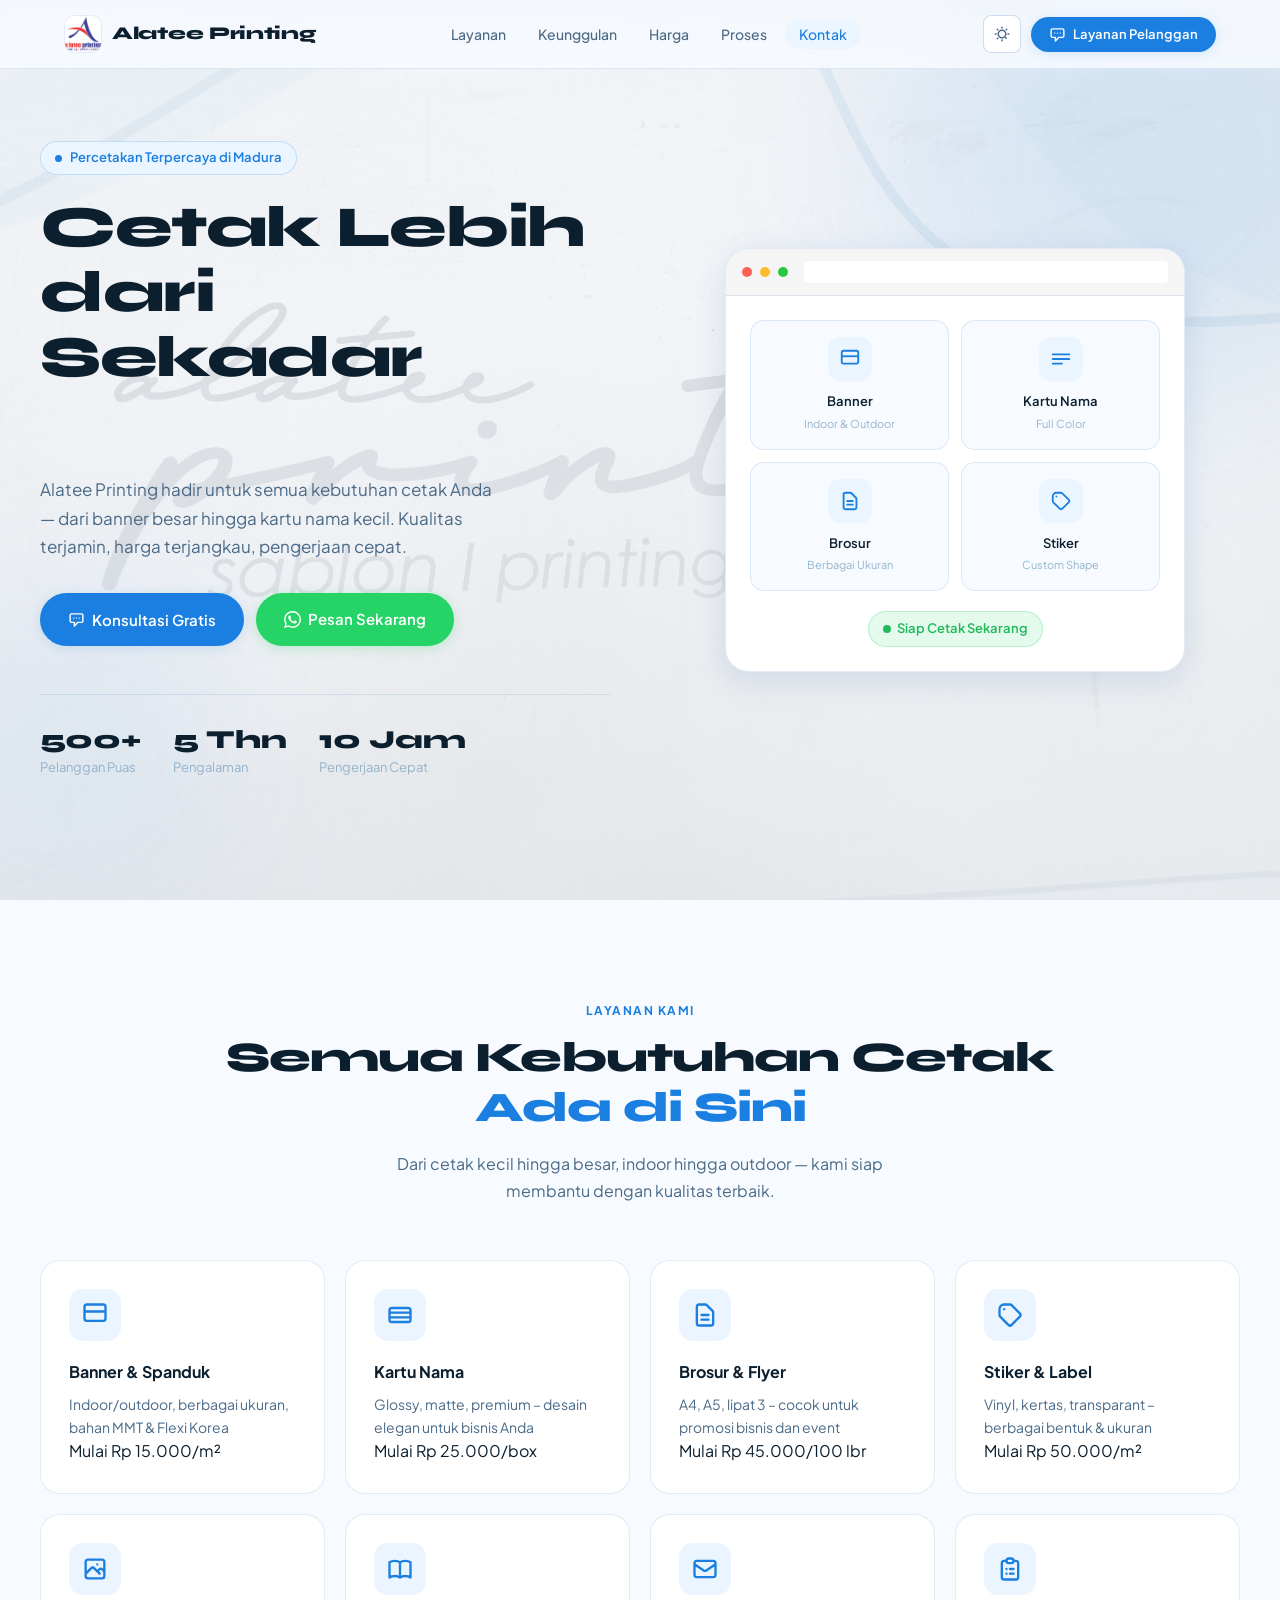
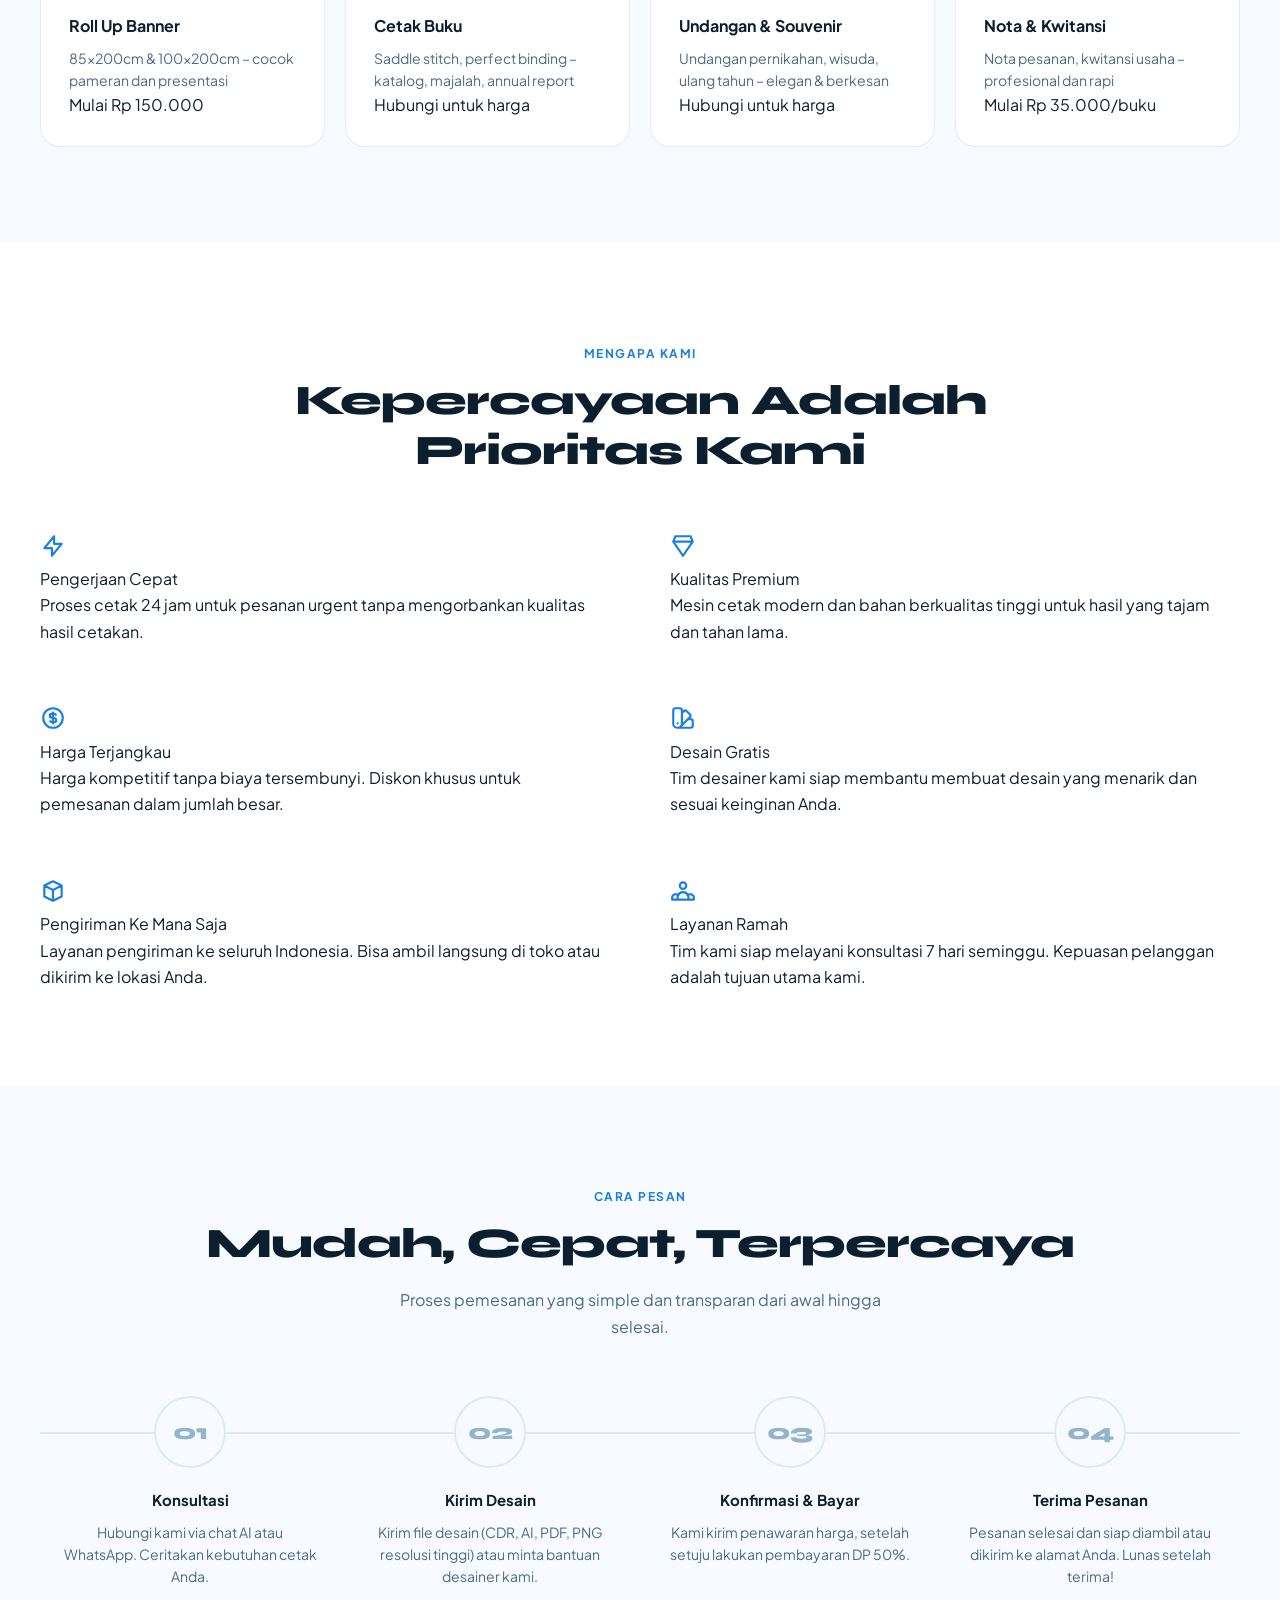
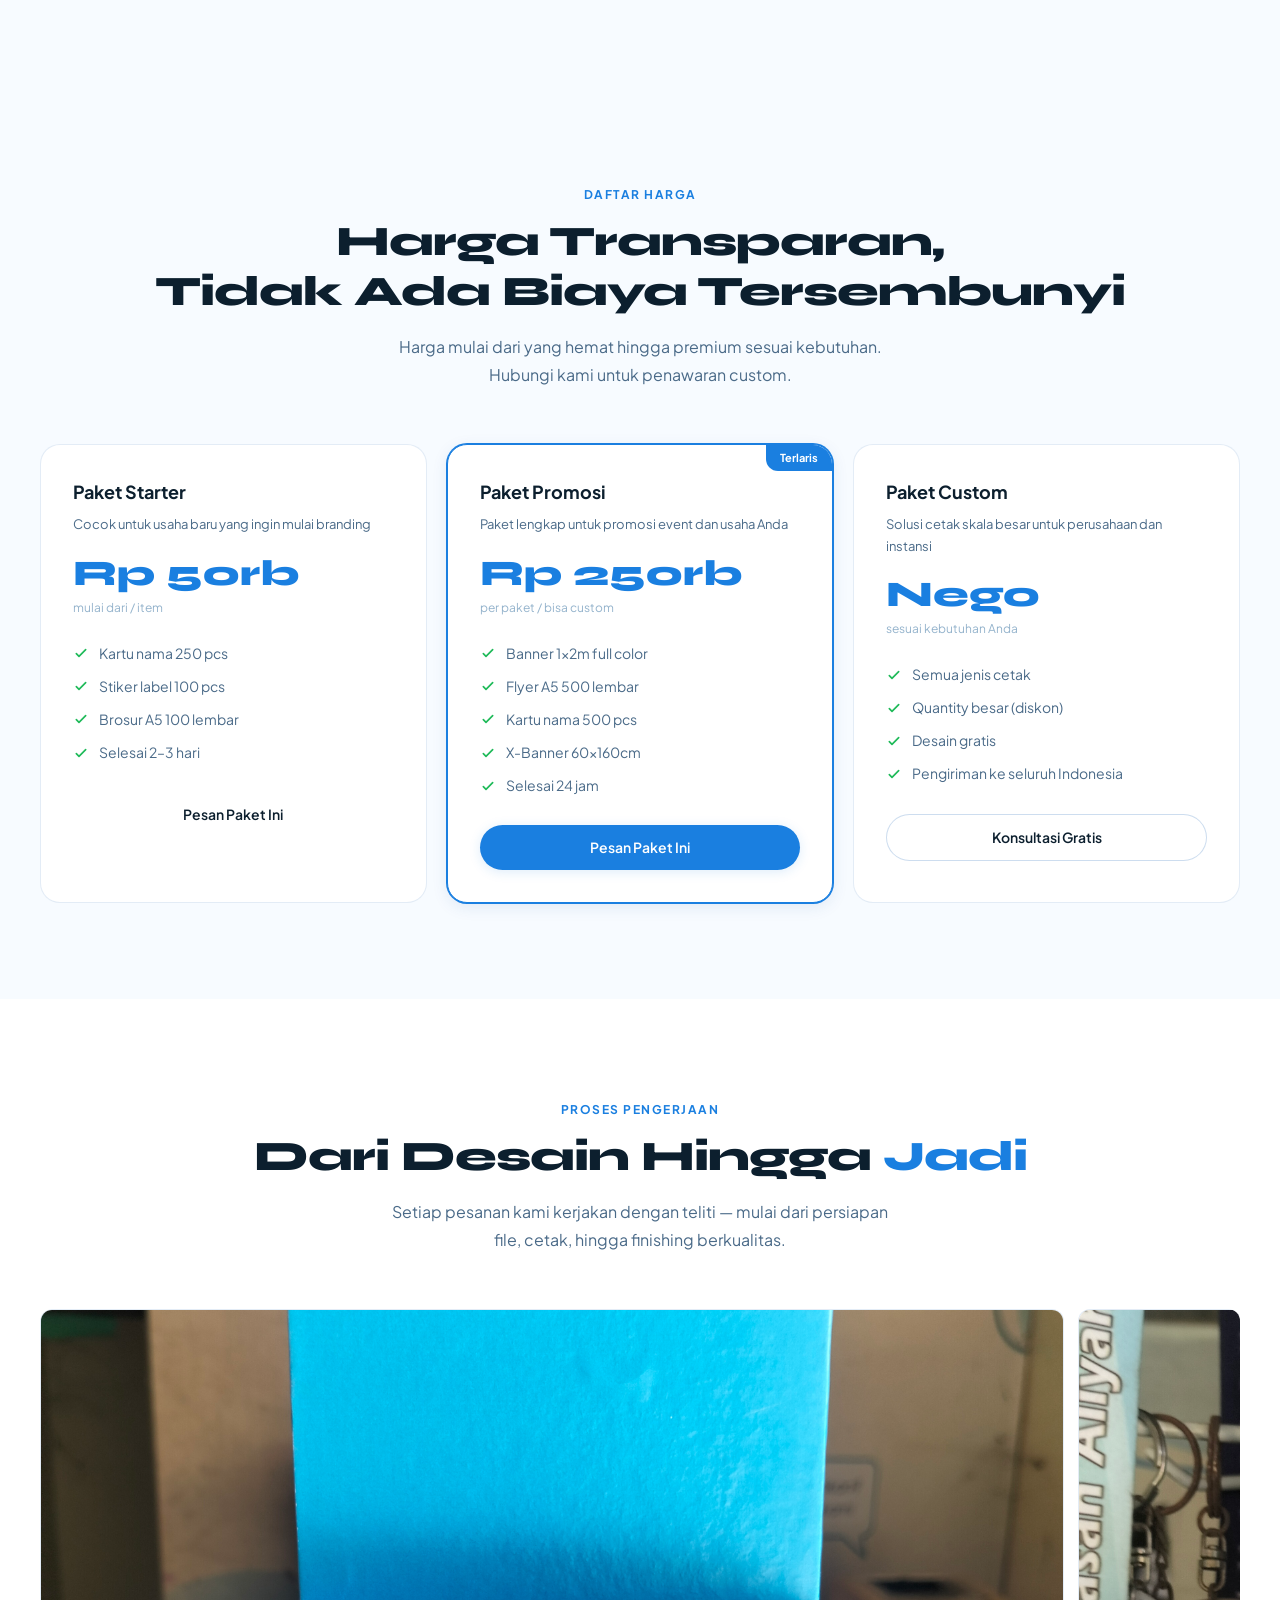
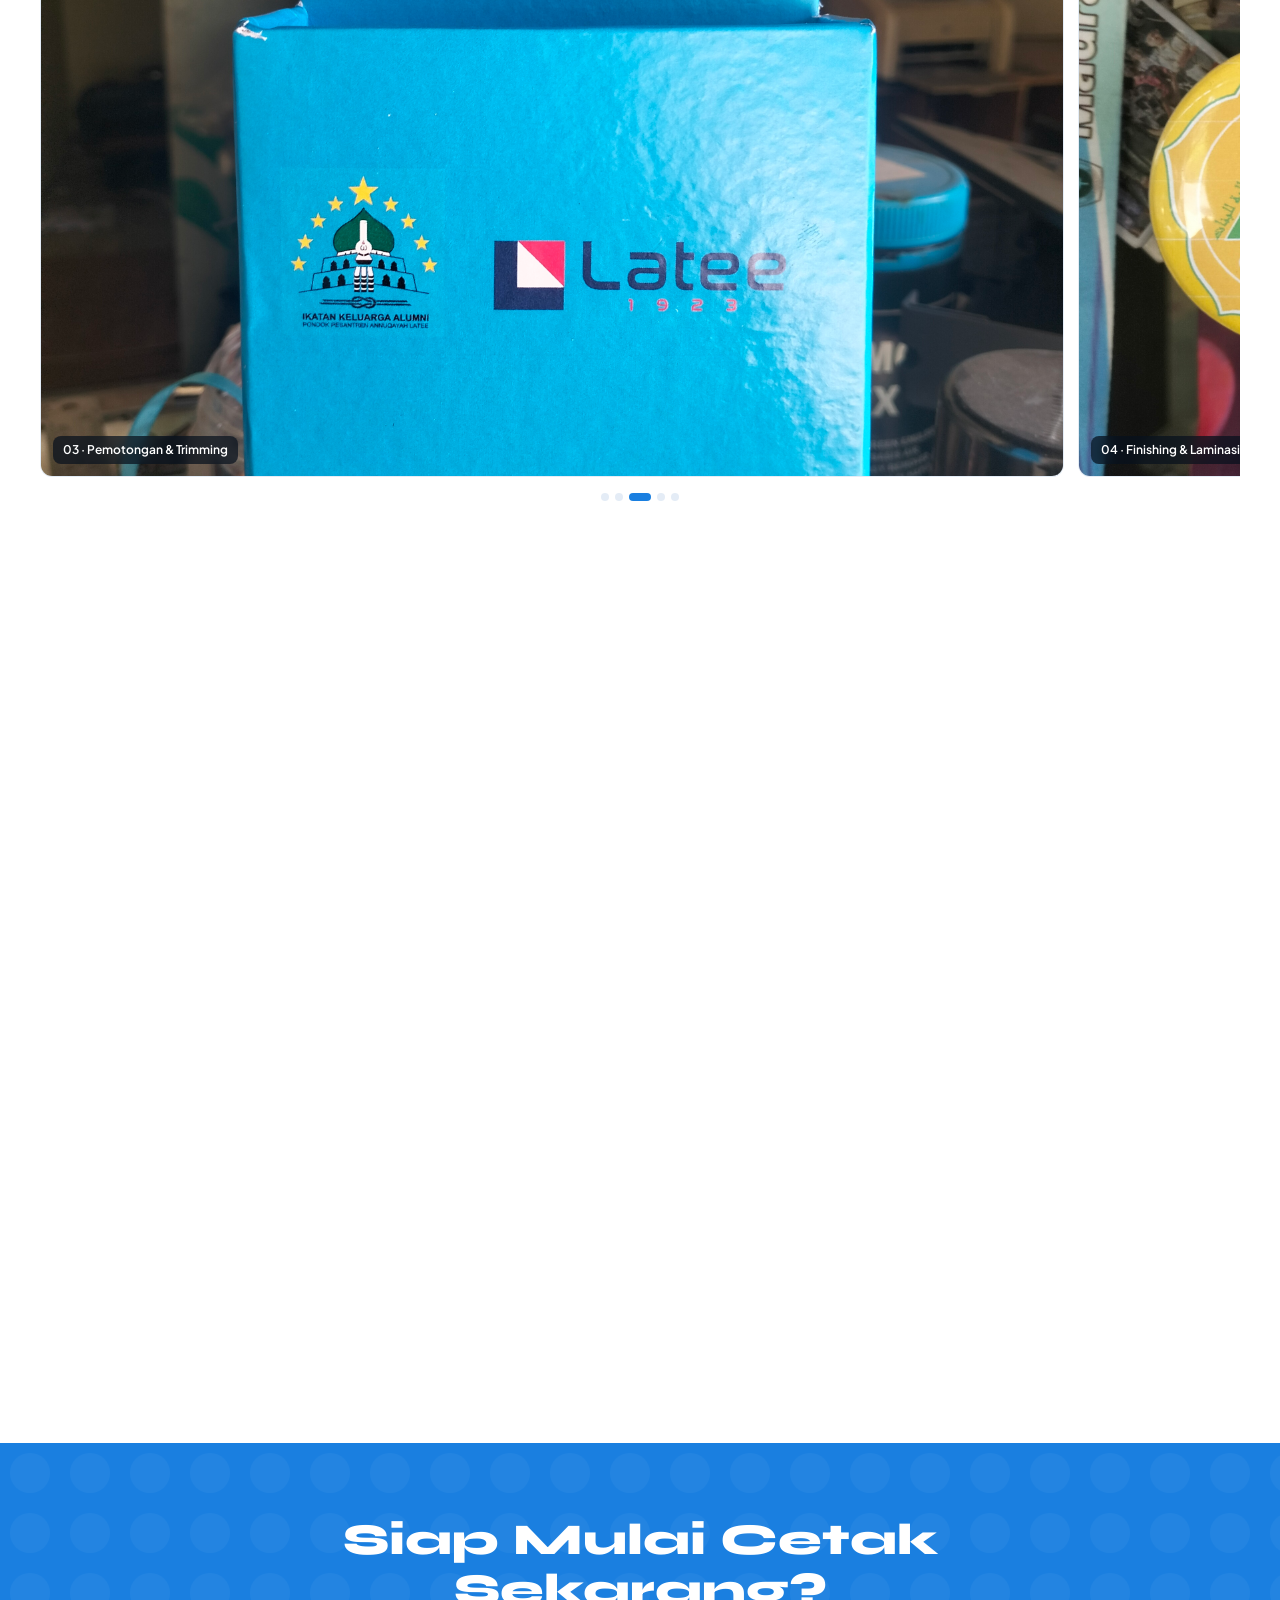
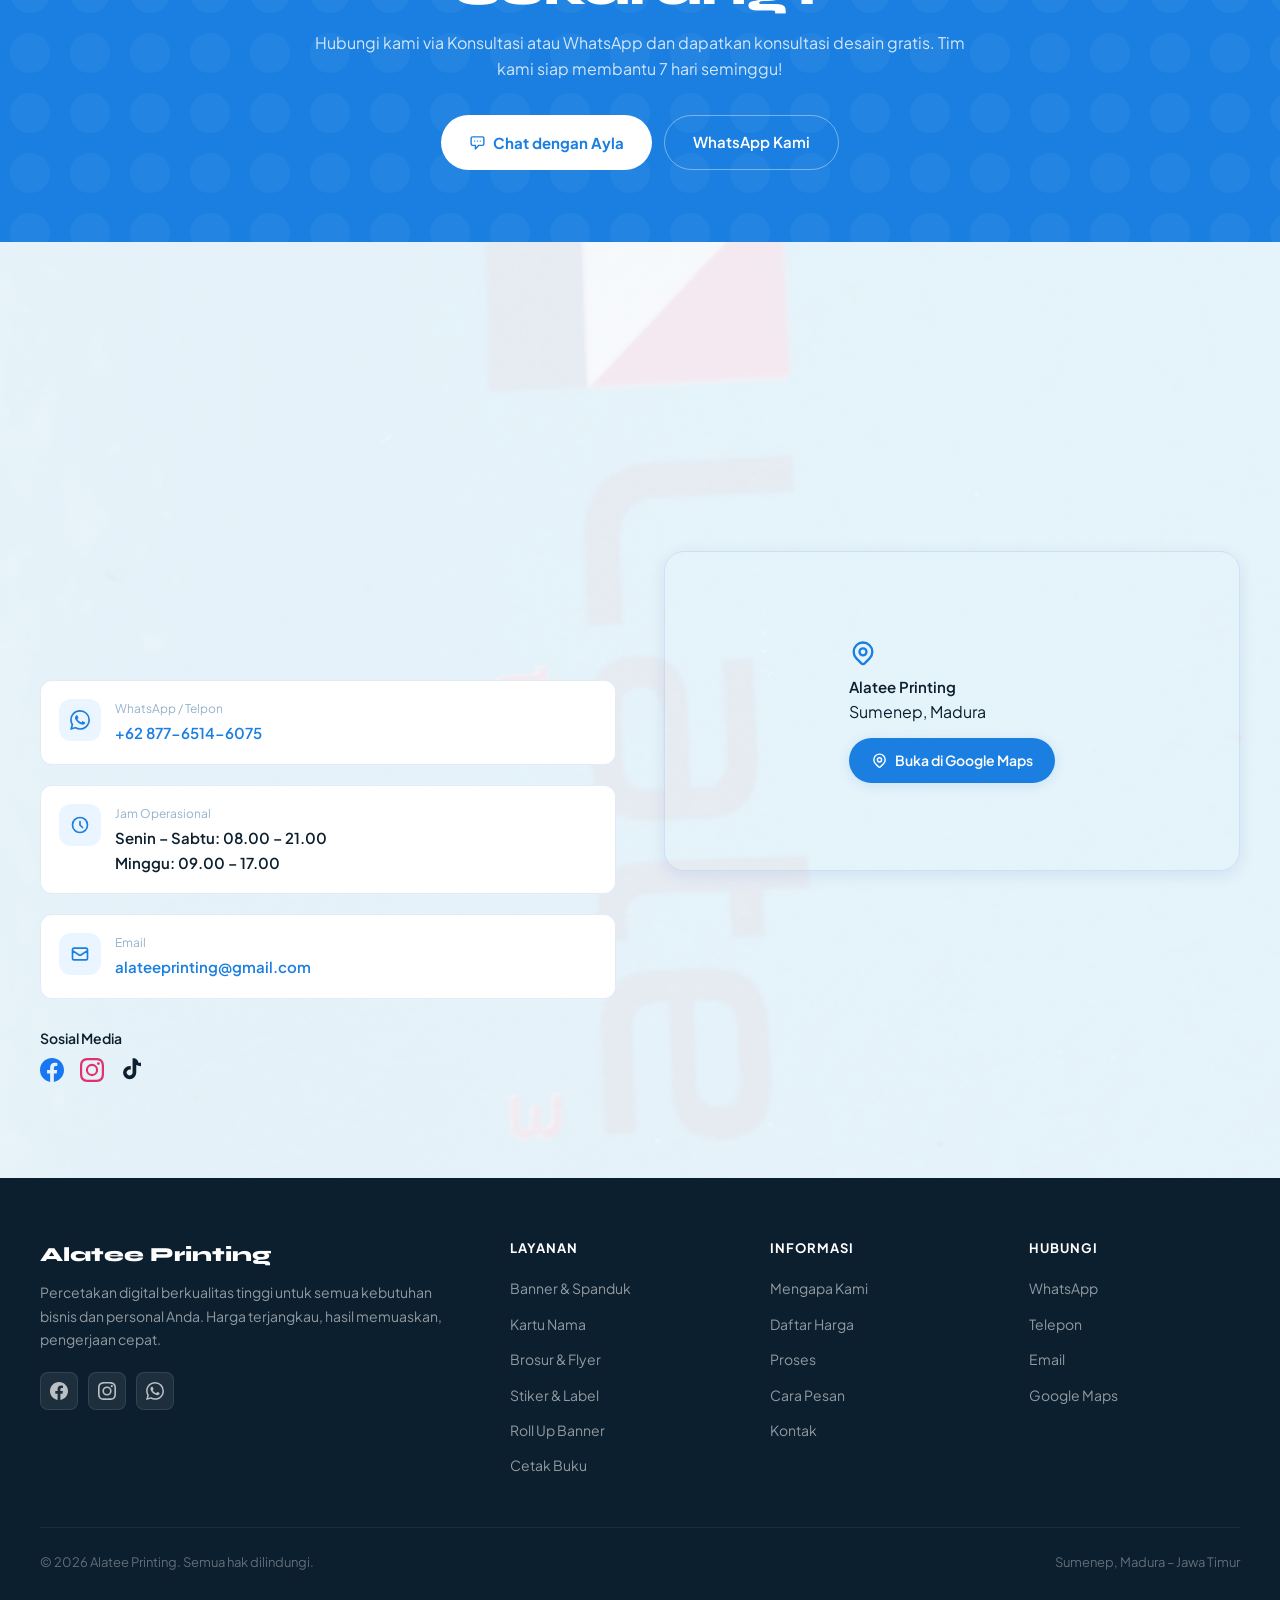
==== index.html @ 632b5d0f "project umkm" ====
<!DOCTYPE html>
<html lang="id" data-theme="light">
<head>
<meta charset="UTF-8">
<meta name="viewport" content="width=device-width, initial-scale=1.0">
<title>Alatee Printing – Cetak Berkualitas, Hasil Memuaskan</title>
<link rel="preconnect" href="https://fonts.googleapis.com">
<link href="https://fonts.googleapis.com/css2?family=Plus+Jakarta+Sans:wght@300;400;500;600;700;800&family=Syne:wght@700;800&display=swap" rel="stylesheet">
<link rel="stylesheet" href="style.css">
</head>
<body>
<div id="loading-screen"></div>
<nav class="nav">
  <div class="nav-inner">
    <a href="#home" class="nav-logo">
      <div class="nav-logo-box" id="nav-logo-container">
        <img id="nav-logo-img" src="logo.png" alt="Logo Alatee Printing" onerror="this.style.display='none'; document.getElementById('nav-logo-text').style.display='flex';">
        <span class="nav-logo-text" id="nav-logo-text" style="display:none;">AP</span>
      </div>
      <span class="nav-brand">Alatee Printing</span>
    </a>
    <ul class="nav-links">
      <li><a href="#layanan">Layanan</a></li>
      <li><a href="#keunggulan">Keunggulan</a></li>
      <li><a href="#harga">Harga</a></li>
      <li><a href="#galeri">Proses</a></li>
      <li><a href="#kontak">Kontak</a></li>
    </ul>
    <div class="nav-actions">
      <button class="theme-toggle" id="themeToggle" title="Ganti tema">
        <svg class="icon-sun" xmlns="http://www.w3.org/2000/svg" fill="none" viewBox="0 0 24 24" stroke="currentColor"><path stroke-linecap="round" stroke-linejoin="round" stroke-width="2" d="M12 3v1m0 16v1m9-9h-1M4 12H3m15.364-6.364l-.707.707M6.343 17.657l-.707.707M17.657 17.657l-.707-.707M6.343 6.343l-.707-.707M12 7a5 5 0 100 10 5 5 0 000-10z"/></svg>
        <svg class="icon-moon" xmlns="http://www.w3.org/2000/svg" fill="none" viewBox="0 0 24 24" stroke="currentColor"><path stroke-linecap="round" stroke-linejoin="round" stroke-width="2" d="M21 12.79A9 9 0 1111.21 3a7 7 0 009.79 9.79z"/></svg>
      </button>
      <button class="btn btn-primary" onclick="openChat()" style="padding:9px 18px; font-size:13px;">
        <svg xmlns="http://www.w3.org/2000/svg" fill="none" viewBox="0 0 24 24" stroke="currentColor" width="16" height="16"><path stroke-linecap="round" stroke-linejoin="round" stroke-width="2" d="M8 10h.01M12 10h.01M16 10h.01M9 16H5a2 2 0 01-2-2V6a2 2 0 012-2h14a2 2 0 012 2v8a2 2 0 01-2 2h-5l-5 5v-5z"/></svg>
        Layanan Pelanggan
      </button>
      <button class="hamburger" id="hamburger" aria-label="Menu">
        <span></span><span></span><span></span>
      </button>
    </div>
  </div>
</nav>

<!-- MOBILE NAV -->
<div class="nav-mobile" id="navMobile">
  <ul>
    <li><a href="#layanan" onclick="closeMobileNav()">Layanan</a></li>
    <li><a href="#keunggulan" onclick="closeMobileNav()">Keunggulan</a></li>
    <li><a href="#harga" onclick="closeMobileNav()">Harga</a></li>
    <li><a href="#galeri" onclick="closeMobileNav()">Proses</a></li>
    <li><a href="#kontak" onclick="closeMobileNav()">Kontak</a></li>
  </ul>
  <div class="mobile-cta" style="display:flex;flex-direction:column;gap:8px;margin-top:12px;">
    <button onclick="openChat(); closeMobileNav();" class="btn btn-primary btn-lg" style="width:100%; justify-content:center;">
      <svg xmlns="http://www.w3.org/2000/svg" fill="none" viewBox="0 0 24 24" stroke="currentColor" width="17" height="17"><path stroke-linecap="round" stroke-linejoin="round" stroke-width="2" d="M8 10h.01M12 10h.01M16 10h.01M9 16H5a2 2 0 01-2-2V6a2 2 0 012-2h14a2 2 0 012 2v8a2 2 0 01-2 2h-5l-5 5v-5z"/></svg>
      Layanan Pelanggan
    </a>
  </div>
</div>

<!-- ===== MAIN PAGE ===== -->
<div id="main-page">

<!-- HERO -->
<section class="hero" id="home">
  <div class="hero-bg-photo">
    <img src="latar.jpg" alt="Background" id="hero-bg-img" onerror="this.parentElement.style.display='none';">
  </div>
  <div class="hero-blob hero-blob-1"></div>
  <div class="hero-blob hero-blob-2"></div>
  <div class="hero-inner">
    <div class="hero-content">
      <div class="hero-eyebrow">Percetakan Terpercaya di Madura</div>
      <h1 class="hero-title">
        Cetak Lebih dari<br>
        Sekadar<br>
        <span class="hero-typing" id="typingText"></span>
      </h1>
      <p class="hero-desc">
        Alatee Printing hadir untuk semua kebutuhan cetak Anda — dari banner besar hingga kartu nama kecil. Kualitas terjamin, harga terjangkau, pengerjaan cepat.
      </p>
      <div class="hero-actions">
        <button onclick="openChat()" class="btn btn-primary btn-lg">
          <svg xmlns="http://www.w3.org/2000/svg" fill="none" viewBox="0 0 24 24" stroke="currentColor" width="17" height="17"><path stroke-linecap="round" stroke-linejoin="round" stroke-width="2" d="M8 10h.01M12 10h.01M16 10h.01M9 16H5a2 2 0 01-2-2V6a2 2 0 012-2h14a2 2 0 012 2v8a2 2 0 01-2 2h-5l-5 5v-5z"/></svg>
          Konsultasi Gratis
        </button>
        <a href="https://wa.me/6287765146075?text=Halo%20Alatee%20Printing!" target="_blank" class="btn btn-wa btn-lg">
          <svg xmlns="http://www.w3.org/2000/svg" viewBox="0 0 24 24" fill="currentColor" width="17" height="17"><path d="M17.472 14.382c-.297-.149-1.758-.867-2.03-.967-.273-.099-.471-.148-.67.15-.197.297-.767.966-.94 1.164-.173.199-.347.223-.644.075-.297-.15-1.255-.463-2.39-1.475-.883-.788-1.48-1.761-1.653-2.059-.173-.297-.018-.458.13-.606.134-.133.298-.347.446-.52.149-.174.198-.298.298-.497.099-.198.05-.371-.025-.52-.075-.149-.669-1.612-.916-2.207-.242-.579-.487-.5-.669-.51-.173-.008-.371-.01-.57-.01-.198 0-.52.074-.792.372-.272.297-1.04 1.016-1.04 2.479 0 1.462 1.065 2.875 1.213 3.074.149.198 2.096 3.2 5.077 4.487.709.306 1.262.489 1.694.625.712.227 1.36.195 1.871.118.571-.085 1.758-.719 2.006-1.413.248-.694.248-1.289.173-1.413-.074-.124-.272-.198-.57-.347m-5.421 7.403h-.004a9.87 9.87 0 01-5.031-1.378l-.361-.214-3.741.982.998-3.648-.235-.374a9.86 9.86 0 01-1.51-5.26c.001-5.45 4.436-9.884 9.888-9.884 2.64 0 5.122 1.03 6.988 2.898a9.825 9.825 0 012.893 6.994c-.003 5.45-4.437 9.884-9.885 9.884m8.413-18.297A11.815 11.815 0 0012.05 0C5.495 0 .16 5.335.157 11.892c0 2.096.547 4.142 1.588 5.945L.057 24l6.305-1.654a11.882 11.882 0 005.683 1.448h.005c6.554 0 11.89-5.335 11.893-11.893a11.821 11.821 0 00-3.48-8.413z"/></svg>
          Pesan Sekarang
        </a>
      </div>
      <div class="hero-stats">
        <div>
          <div class="hero-stat-val"><span class="count-up" data-target="500" data-suffix="+">0</span></div>
          <div class="hero-stat-label">Pelanggan Puas</div>
        </div>
        <div>
          <div class="hero-stat-val"><span class="count-up" data-target="5" data-suffix=" Thn">0</span></div>
          <div class="hero-stat-label">Pengalaman</div>
        </div>
        <div>
          <div class="hero-stat-val"><span class="count-up" data-target="24" data-suffix=" Jam">0</span></div>
          <div class="hero-stat-label">Pengerjaan Cepat</div>
        </div>
      </div>
    </div>
    <div class="hero-visual">
      <div class="hero-mockup">
        <div class="hero-mockup-bar">
          <div class="hero-mockup-dot" style="background:#FF5F57;"></div>
          <div class="hero-mockup-dot" style="background:#FEBC2E;"></div>
          <div class="hero-mockup-dot" style="background:#28C840;"></div>
          <div style="flex:1; background:var(--surface); border-radius:4px; height:22px; margin-left:8px;"></div>
        </div>
        <div class="hero-mockup-body">
          <div class="hero-card-grid">
            <div class="hero-card">
              <div class="hero-card-icon">
                <svg xmlns="http://www.w3.org/2000/svg" fill="none" viewBox="0 0 24 24" stroke="currentColor"><rect x="3" y="3" width="18" height="14" rx="2" stroke-width="2"/><path d="M3 9h18" stroke-width="2"/></svg>
              </div>
              <div class="hero-card-title">Banner</div>
              <div class="hero-card-sub">Indoor & Outdoor</div>
            </div>
            <div class="hero-card">
              <div class="hero-card-icon">
                <svg xmlns="http://www.w3.org/2000/svg" fill="none" viewBox="0 0 24 24" stroke="currentColor"><path stroke-linecap="round" stroke-linejoin="round" stroke-width="2" d="M3 7h18M3 12h18M3 17h10"/></svg>
              </div>
              <div class="hero-card-title">Kartu Nama</div>
              <div class="hero-card-sub">Full Color</div>
            </div>
            <div class="hero-card">
              <div class="hero-card-icon">
                <svg xmlns="http://www.w3.org/2000/svg" fill="none" viewBox="0 0 24 24" stroke="currentColor"><path stroke-linecap="round" stroke-linejoin="round" stroke-width="2" d="M9 12h6m-6 4h6m2 5H7a2 2 0 01-2-2V5a2 2 0 012-2h5.586a1 1 0 01.707.293l5.414 5.414a1 1 0 01.293.707V19a2 2 0 01-2 2z"/></svg>
              </div>
              <div class="hero-card-title">Brosur</div>
              <div class="hero-card-sub">Berbagai Ukuran</div>
            </div>
            <div class="hero-card">
              <div class="hero-card-icon">
                <svg xmlns="http://www.w3.org/2000/svg" fill="none" viewBox="0 0 24 24" stroke="currentColor"><path stroke-linecap="round" stroke-linejoin="round" stroke-width="2" d="M7 7h.01M7 3h5c.512 0 1.024.195 1.414.586l7 7a2 2 0 010 2.828l-7 7a2 2 0 01-2.828 0l-7-7A2 2 0 013 12V7a4 4 0 014-4z"/></svg>
              </div>
              <div class="hero-card-title">Stiker</div>
              <div class="hero-card-sub">Custom Shape</div>
            </div>
          </div>
          <div style="text-align:center;">
            <div class="hero-badge">
              <span style="width:8px;height:8px;border-radius:50%;background:#1fba59;display:inline-block;animation:pulse 2s infinite;"></span>
              Siap Cetak Sekarang
            </div>
          </div>
        </div>
      </div>
    </div>
  </div>
</section>

<!-- LAYANAN -->
<section class="layanan" id="layanan">
  <div class="section-inner">
    <div class="section-header text-center reveal">
      <span class="section-eyebrow">Layanan Kami</span>
      <h2 class="section-title">Semua Kebutuhan Cetak<br><span style="color:var(--accent);">Ada di Sini</span></h2>
      <p class="section-desc">Dari cetak kecil hingga besar, indoor hingga outdoor — kami siap membantu dengan kualitas terbaik.</p>
    </div>
    <div class="layanan-grid">
      <div class="layanan-card reveal">
        <div class="layanan-icon"><svg xmlns="http://www.w3.org/2000/svg" fill="none" viewBox="0 0 24 24" stroke="currentColor"><rect x="3" y="3" width="18" height="14" rx="2" stroke-width="2"/><path d="M3 9h18" stroke-width="2"/></svg></div>
        <div class="layanan-name">Banner & Spanduk</div>
        <div class="layanan-desc">Indoor/outdoor, berbagai ukuran, bahan MMT & Flexi Korea</div>
        <div class="layanan-price">Mulai Rp 15.000/m²</div>
      </div>
      <div class="layanan-card reveal reveal-delay-1">
        <div class="layanan-icon"><svg xmlns="http://www.w3.org/2000/svg" fill="none" viewBox="0 0 24 24" stroke="currentColor"><path stroke-linecap="round" stroke-linejoin="round" stroke-width="2" d="M3 10h18M3 14h18M5 18h14a2 2 0 002-2V8a2 2 0 00-2-2H5a2 2 0 00-2 2v8a2 2 0 002 2z"/></svg></div>
        <div class="layanan-name">Kartu Nama</div>
        <div class="layanan-desc">Glossy, matte, premium – desain elegan untuk bisnis Anda</div>
        <div class="layanan-price">Mulai Rp 25.000/box</div>
      </div>
      <div class="layanan-card reveal reveal-delay-2">
        <div class="layanan-icon"><svg xmlns="http://www.w3.org/2000/svg" fill="none" viewBox="0 0 24 24" stroke="currentColor"><path stroke-linecap="round" stroke-linejoin="round" stroke-width="2" d="M9 12h6m-6 4h6m2 5H7a2 2 0 01-2-2V5a2 2 0 012-2h5.586a1 1 0 01.707.293l5.414 5.414a1 1 0 01.293.707V19a2 2 0 01-2 2z"/></svg></div>
        <div class="layanan-name">Brosur & Flyer</div>
        <div class="layanan-desc">A4, A5, lipat 3 – cocok untuk promosi bisnis dan event</div>
        <div class="layanan-price">Mulai Rp 45.000/100 lbr</div>
      </div>
      <div class="layanan-card reveal reveal-delay-1">
        <div class="layanan-icon"><svg xmlns="http://www.w3.org/2000/svg" fill="none" viewBox="0 0 24 24" stroke="currentColor"><path stroke-linecap="round" stroke-linejoin="round" stroke-width="2" d="M7 7h.01M7 3h5c.512 0 1.024.195 1.414.586l7 7a2 2 0 010 2.828l-7 7a2 2 0 01-2.828 0l-7-7A2 2 0 013 12V7a4 4 0 014-4z"/></svg></div>
        <div class="layanan-name">Stiker & Label</div>
        <div class="layanan-desc">Vinyl, kertas, transparant – berbagai bentuk & ukuran</div>
        <div class="layanan-price">Mulai Rp 50.000/m²</div>
      </div>
      <div class="layanan-card reveal reveal-delay-2">
        <div class="layanan-icon"><svg xmlns="http://www.w3.org/2000/svg" fill="none" viewBox="0 0 24 24" stroke="currentColor"><path stroke-linecap="round" stroke-linejoin="round" stroke-width="2" d="M4 16l4.586-4.586a2 2 0 012.828 0L16 16m-2-2l1.586-1.586a2 2 0 012.828 0L20 14m-6-6h.01M6 20h12a2 2 0 002-2V6a2 2 0 00-2-2H6a2 2 0 00-2 2v12a2 2 0 002 2z"/></svg></div>
        <div class="layanan-name">Roll Up Banner</div>
        <div class="layanan-desc">85x200cm & 100x200cm – cocok pameran dan presentasi</div>
        <div class="layanan-price">Mulai Rp 150.000</div>
      </div>
      <div class="layanan-card reveal reveal-delay-3">
        <div class="layanan-icon"><svg xmlns="http://www.w3.org/2000/svg" fill="none" viewBox="0 0 24 24" stroke="currentColor"><path stroke-linecap="round" stroke-linejoin="round" stroke-width="2" d="M12 6.253v13m0-13C10.832 5.477 9.246 5 7.5 5S4.168 5.477 3 6.253v13C4.168 18.477 5.754 18 7.5 18s3.332.477 4.5 1.253m0-13C13.168 5.477 14.754 5 16.5 5c1.747 0 3.332.477 4.5 1.253v13C19.832 18.477 18.247 18 16.5 18c-1.746 0-3.332.477-4.5 1.253"/></svg></div>
        <div class="layanan-name">Cetak Buku</div>
        <div class="layanan-desc">Saddle stitch, perfect binding – katalog, majalah, annual report</div>
        <div class="layanan-price">Hubungi untuk harga</div>
      </div>
      <div class="layanan-card reveal">
        <div class="layanan-icon"><svg xmlns="http://www.w3.org/2000/svg" fill="none" viewBox="0 0 24 24" stroke="currentColor"><path stroke-linecap="round" stroke-linejoin="round" stroke-width="2" d="M3 8l7.89 5.26a2 2 0 002.22 0L21 8M5 19h14a2 2 0 002-2V7a2 2 0 00-2-2H5a2 2 0 00-2 2v10a2 2 0 002 2z"/></svg></div>
        <div class="layanan-name">Undangan & Souvenir</div>
        <div class="layanan-desc">Undangan pernikahan, wisuda, ulang tahun – elegan & berkesan</div>
        <div class="layanan-price">Hubungi untuk harga</div>
      </div>
      <div class="layanan-card reveal reveal-delay-1">
        <div class="layanan-icon"><svg xmlns="http://www.w3.org/2000/svg" fill="none" viewBox="0 0 24 24" stroke="currentColor"><path stroke-linecap="round" stroke-linejoin="round" stroke-width="2" d="M9 5H7a2 2 0 00-2 2v12a2 2 0 002 2h10a2 2 0 002-2V7a2 2 0 00-2-2h-2M9 5a2 2 0 002 2h2a2 2 0 002-2M9 5a2 2 0 012-2h2a2 2 0 012 2m-3 7h3m-3 4h3m-6-4h.01M9 16h.01"/></svg></div>
        <div class="layanan-name">Nota & Kwitansi</div>
        <div class="layanan-desc">Nota pesanan, kwitansi usaha – profesional dan rapi</div>
        <div class="layanan-price">Mulai Rp 35.000/buku</div>
      </div>
    </div>
  </div>
</section>

<!-- KEUNGGULAN -->
<section class="keunggulan" id="keunggulan" style="background:var(--surface);">
  <div class="section-inner">
    <div class="section-header text-center reveal">
      <span class="section-eyebrow">Mengapa Kami</span>
      <h2 class="section-title">Kepercayaan Adalah<br>Prioritas Kami</h2>
    </div>
    <div class="keunggulan-grid">
      <div class="keunggulan-card reveal">
        <div class="keunggulan-icon"><svg xmlns="http://www.w3.org/2000/svg" fill="none" viewBox="0 0 24 24" stroke="currentColor"><path stroke-linecap="round" stroke-linejoin="round" stroke-width="2" d="M13 10V3L4 14h7v7l9-11h-7z"/></svg></div>
        <div class="keunggulan-title">Pengerjaan Cepat</div>
        <div class="keunggulan-desc">Proses cetak 24 jam untuk pesanan urgent tanpa mengorbankan kualitas hasil cetakan.</div>
      </div>
      <div class="keunggulan-card reveal reveal-delay-1">
        <div class="keunggulan-icon"><svg xmlns="http://www.w3.org/2000/svg" fill="none" viewBox="0 0 24 24" stroke="currentColor"><path stroke-linecap="round" stroke-linejoin="round" stroke-width="2" d="M5 3l-2 5 9 13 9-13-2-5H5zm0 0h14M3 8h18M12 21L3 8m9 13l9-13"/></svg></div>
        <div class="keunggulan-title">Kualitas Premium</div>
        <div class="keunggulan-desc">Mesin cetak modern dan bahan berkualitas tinggi untuk hasil yang tajam dan tahan lama.</div>
      </div>
      <div class="keunggulan-card reveal reveal-delay-2">
        <div class="keunggulan-icon"><svg xmlns="http://www.w3.org/2000/svg" fill="none" viewBox="0 0 24 24" stroke="currentColor"><path stroke-linecap="round" stroke-linejoin="round" stroke-width="2" d="M12 8c-1.657 0-3 .895-3 2s1.343 2 3 2 3 .895 3 2-1.343 2-3 2m0-8c1.11 0 2.08.402 2.599 1M12 8V7m0 1v8m0 0v1m0-1c-1.11 0-2.08-.402-2.599-1M21 12a9 9 0 11-18 0 9 9 0 0118 0z"/></svg></div>
        <div class="keunggulan-title">Harga Terjangkau</div>
        <div class="keunggulan-desc">Harga kompetitif tanpa biaya tersembunyi. Diskon khusus untuk pemesanan dalam jumlah besar.</div>
      </div>
      <div class="keunggulan-card reveal reveal-delay-3">
        <div class="keunggulan-icon"><svg xmlns="http://www.w3.org/2000/svg" fill="none" viewBox="0 0 24 24" stroke="currentColor"><path stroke-linecap="round" stroke-linejoin="round" stroke-width="2" d="M7 21a4 4 0 01-4-4V5a2 2 0 012-2h4a2 2 0 012 2v12a4 4 0 01-4 4zm0 0h12a2 2 0 002-2v-4a2 2 0 00-2-2h-2.343M11 7.343l1.657-1.657a2 2 0 012.828 0l2.829 2.829a2 2 0 010 2.828l-8.486 8.485M7 17h.01"/></svg></div>
        <div class="keunggulan-title">Desain Gratis</div>
        <div class="keunggulan-desc">Tim desainer kami siap membantu membuat desain yang menarik dan sesuai keinginan Anda.</div>
      </div>
      <div class="keunggulan-card reveal">
        <div class="keunggulan-icon"><svg xmlns="http://www.w3.org/2000/svg" fill="none" viewBox="0 0 24 24" stroke="currentColor"><path stroke-linecap="round" stroke-linejoin="round" stroke-width="2" d="M20 7l-8-4-8 4m16 0l-8 4m8-4v10l-8 4m0-10L4 7m8 4v10M4 7v10l8 4"/></svg></div>
        <div class="keunggulan-title">Pengiriman Ke Mana Saja</div>
        <div class="keunggulan-desc">Layanan pengiriman ke seluruh Indonesia. Bisa ambil langsung di toko atau dikirim ke lokasi Anda.</div>
      </div>
      <div class="keunggulan-card reveal reveal-delay-1">
        <div class="keunggulan-icon"><svg xmlns="http://www.w3.org/2000/svg" fill="none" viewBox="0 0 24 24" stroke="currentColor"><path stroke-linecap="round" stroke-linejoin="round" stroke-width="2" d="M17 20h5v-2a3 3 0 00-5.356-1.857M17 20H7m10 0v-2c0-.656-.126-1.283-.356-1.857M7 20H2v-2a3 3 0 015.356-1.857M7 20v-2c0-.656.126-1.283.356-1.857m0 0a5.002 5.002 0 019.288 0M15 7a3 3 0 11-6 0 3 3 0 016 0z"/></svg></div>
        <div class="keunggulan-title">Layanan Ramah</div>
        <div class="keunggulan-desc">Tim kami siap melayani konsultasi 7 hari seminggu. Kepuasan pelanggan adalah tujuan utama kami.</div>
      </div>
    </div>
  </div>
</section>

<!-- PROSES PEMESANAN -->
<section class="proses" id="proses">
  <div class="section-inner">
    <div class="section-header text-center reveal">
      <span class="section-eyebrow">Cara Pesan</span>
      <h2 class="section-title">Mudah, Cepat, Terpercaya</h2>
      <p class="section-desc">Proses pemesanan yang simple dan transparan dari awal hingga selesai.</p>
    </div>
    <div class="proses-steps">
      <div class="proses-step reveal">
        <div class="proses-step-num">01</div>
        <div class="proses-step-title">Konsultasi</div>
        <div class="proses-step-desc">Hubungi kami via chat AI atau WhatsApp. Ceritakan kebutuhan cetak Anda.</div>
      </div>
      <div class="proses-step reveal reveal-delay-1">
        <div class="proses-step-num">02</div>
        <div class="proses-step-title">Kirim Desain</div>
        <div class="proses-step-desc">Kirim file desain (CDR, AI, PDF, PNG resolusi tinggi) atau minta bantuan desainer kami.</div>
      </div>
      <div class="proses-step reveal reveal-delay-2">
        <div class="proses-step-num">03</div>
        <div class="proses-step-title">Konfirmasi & Bayar</div>
        <div class="proses-step-desc">Kami kirim penawaran harga, setelah setuju lakukan pembayaran DP 50%.</div>
      </div>
      <div class="proses-step reveal reveal-delay-3">
        <div class="proses-step-num">04</div>
        <div class="proses-step-title">Terima Pesanan</div>
        <div class="proses-step-desc">Pesanan selesai dan siap diambil atau dikirim ke alamat Anda. Lunas setelah terima!</div>
      </div>
    </div>
  </div>
</section>

<!-- HARGA -->
<section class="harga" id="harga">
  <div class="section-inner">
    <div class="section-header text-center reveal">
      <span class="section-eyebrow">Daftar Harga</span>
      <h2 class="section-title">Harga Transparan,<br>Tidak Ada Biaya Tersembunyi</h2>
      <p class="section-desc">Harga mulai dari yang hemat hingga premium sesuai kebutuhan. Hubungi kami untuk penawaran custom.</p>
    </div>
    <div class="harga-grid">
      <div class="harga-card reveal reveal-delay-1">
        <div class="harga-name">Paket Starter</div>
        <div class="harga-desc">Cocok untuk usaha baru yang ingin mulai branding</div>
        <div class="harga-price">Rp 50rb</div>
        <div class="harga-price-note">mulai dari / item</div>
        <ul class="harga-features">
          <li><svg xmlns="http://www.w3.org/2000/svg" fill="none" viewBox="0 0 24 24" stroke="currentColor"><path stroke-linecap="round" stroke-linejoin="round" stroke-width="2.5" d="M5 13l4 4L19 7"/></svg>Kartu nama 250 pcs</li>
          <li><svg xmlns="http://www.w3.org/2000/svg" fill="none" viewBox="0 0 24 24" stroke="currentColor"><path stroke-linecap="round" stroke-linejoin="round" stroke-width="2.5" d="M5 13l4 4L19 7"/></svg>Stiker label 100 pcs</li>
          <li><svg xmlns="http://www.w3.org/2000/svg" fill="none" viewBox="0 0 24 24" stroke="currentColor"><path stroke-linecap="round" stroke-linejoin="round" stroke-width="2.5" d="M5 13l4 4L19 7"/></svg>Brosur A5 100 lembar</li>
          <li><svg xmlns="http://www.w3.org/2000/svg" fill="none" viewBox="0 0 24 24" stroke="currentColor"><path stroke-linecap="round" stroke-linejoin="round" stroke-width="2.5" d="M5 13l4 4L19 7"/></svg>Selesai 2–3 hari</li>
        </ul>
        <a href="https://wa.me/6281234567890?text=Halo%20Alatee%20Printing%2C%20saya%20tertarik%20Paket%20Starter!" target="_blank" class="btn btn-outline" style="width:100%; justify-content:center;">Pesan Paket Ini</a>
      </div>
      <div class="harga-card featured reveal reveal-delay-2">
        <div class="harga-badge-featured">Terlaris</div>
        <div class="harga-name">Paket Promosi</div>
        <div class="harga-desc">Paket lengkap untuk promosi event dan usaha Anda</div>
        <div class="harga-price">Rp 250rb</div>
        <div class="harga-price-note">per paket / bisa custom</div>
        <ul class="harga-features">
          <li><svg xmlns="http://www.w3.org/2000/svg" fill="none" viewBox="0 0 24 24" stroke="currentColor"><path stroke-linecap="round" stroke-linejoin="round" stroke-width="2.5" d="M5 13l4 4L19 7"/></svg>Banner 1x2m full color</li>
          <li><svg xmlns="http://www.w3.org/2000/svg" fill="none" viewBox="0 0 24 24" stroke="currentColor"><path stroke-linecap="round" stroke-linejoin="round" stroke-width="2.5" d="M5 13l4 4L19 7"/></svg>Flyer A5 500 lembar</li>
          <li><svg xmlns="http://www.w3.org/2000/svg" fill="none" viewBox="0 0 24 24" stroke="currentColor"><path stroke-linecap="round" stroke-linejoin="round" stroke-width="2.5" d="M5 13l4 4L19 7"/></svg>Kartu nama 500 pcs</li>
          <li><svg xmlns="http://www.w3.org/2000/svg" fill="none" viewBox="0 0 24 24" stroke="currentColor"><path stroke-linecap="round" stroke-linejoin="round" stroke-width="2.5" d="M5 13l4 4L19 7"/></svg>X-Banner 60x160cm</li>
          <li><svg xmlns="http://www.w3.org/2000/svg" fill="none" viewBox="0 0 24 24" stroke="currentColor"><path stroke-linecap="round" stroke-linejoin="round" stroke-width="2.5" d="M5 13l4 4L19 7"/></svg>Selesai 24 jam</li>
        </ul>
        <a href="https://wa.me/6281234567890?text=Halo%20Alatee%20Printing%2C%20saya%20tertarik%20Paket%20Promosi!" target="_blank" class="btn btn-primary" style="width:100%; justify-content:center;">Pesan Paket Ini</a>
      </div>
      <div class="harga-card reveal reveal-delay-3">
        <div class="harga-name">Paket Custom</div>
        <div class="harga-desc">Solusi cetak skala besar untuk perusahaan dan instansi</div>
        <div class="harga-price">Nego</div>
        <div class="harga-price-note">sesuai kebutuhan Anda</div>
        <ul class="harga-features">
          <li><svg xmlns="http://www.w3.org/2000/svg" fill="none" viewBox="0 0 24 24" stroke="currentColor"><path stroke-linecap="round" stroke-linejoin="round" stroke-width="2.5" d="M5 13l4 4L19 7"/></svg>Semua jenis cetak</li>
          <li><svg xmlns="http://www.w3.org/2000/svg" fill="none" viewBox="0 0 24 24" stroke="currentColor"><path stroke-linecap="round" stroke-linejoin="round" stroke-width="2.5" d="M5 13l4 4L19 7"/></svg>Quantity besar (diskon)</li>
          <li><svg xmlns="http://www.w3.org/2000/svg" fill="none" viewBox="0 0 24 24" stroke="currentColor"><path stroke-linecap="round" stroke-linejoin="round" stroke-width="2.5" d="M5 13l4 4L19 7"/></svg>Desain gratis</li>
          <li><svg xmlns="http://www.w3.org/2000/svg" fill="none" viewBox="0 0 24 24" stroke="currentColor"><path stroke-linecap="round" stroke-linejoin="round" stroke-width="2.5" d="M5 13l4 4L19 7"/></svg>Pengiriman ke seluruh Indonesia</li>
        </ul>
        <a href="https://wa.me/6281234567890?text=Halo%20Alatee%20Printing%2C%20saya%20ingin%20konsultasi%20Paket%20Custom!" target="_blank" class="btn btn-secondary" style="width:100%; justify-content:center;">Konsultasi Gratis</a>
      </div>
    </div>
  </div>
</section>

<!-- GALERI / PROSES -->
<section class="galeri" id="galeri">
  <div class="section-inner">
    <div class="section-header text-center reveal">
      <span class="section-eyebrow">Proses Pengerjaan</span>
      <h2 class="section-title">Dari Desain Hingga <span style="color:var(--accent);">Jadi</span></h2>
      <p class="section-desc">Setiap pesanan kami kerjakan dengan teliti — mulai dari persiapan file, cetak, hingga finishing berkualitas.</p>
    </div>

    <!-- Slider wrapper -->
    <div class="galeri-slider-wrap">
      <div class="galeri-slider" id="galeriSlider">

        <div class="galeri-slide">
          <img src="foto1.jpg" alt="Persiapan File Desain" onerror="this.style.display='none';this.nextElementSibling.style.display='flex';">
          <div class="galeri-slide-fallback">
            <svg xmlns="http://www.w3.org/2000/svg" fill="none" viewBox="0 0 24 24" stroke="currentColor" width="36" height="36"><path stroke-linecap="round" stroke-linejoin="round" stroke-width="1.5" d="M9 12h6m-6 4h6m2 5H7a2 2 0 01-2-2V5a2 2 0 012-2h5.586a1 1 0 01.707.293l5.414 5.414a1 1 0 01.293.707V19a2 2 0 01-2 2z"/></svg>
          </div>
          <div class="galeri-item-label">01 · Persiapan File Desain</div>
        </div>

        <div class="galeri-slide">
          <img src="foto2.jpg" alt="Proses Cetak Mesin" onerror="this.style.display='none';this.nextElementSibling.style.display='flex';">
          <div class="galeri-slide-fallback">
            <svg xmlns="http://www.w3.org/2000/svg" fill="none" viewBox="0 0 24 24" stroke="currentColor" width="36" height="36"><path stroke-linecap="round" stroke-linejoin="round" stroke-width="1.5" d="M17 17h2a2 2 0 002-2v-4a2 2 0 00-2-2H5a2 2 0 00-2 2v4a2 2 0 002 2h2m2 4h6a2 2 0 002-2v-4a2 2 0 00-2-2H9a2 2 0 00-2 2v4a2 2 0 002 2zm8-12V5a2 2 0 00-2-2H9a2 2 0 00-2 2v4h10z"/></svg>
          </div>
          <div class="galeri-item-label">02 · Proses Cetak Mesin</div>
        </div>

        <div class="galeri-slide">
          <img src="foto3.jpg" alt="Pemotongan & Trimming" onerror="this.style.display='none';this.nextElementSibling.style.display='flex';">
          <div class="galeri-slide-fallback">
            <svg xmlns="http://www.w3.org/2000/svg" fill="none" viewBox="0 0 24 24" stroke="currentColor" width="36" height="36"><path stroke-linecap="round" stroke-linejoin="round" stroke-width="1.5" d="M14.121 14.121L19 19m-7-7l7-7m-7 7l-2.879 2.879M12 12L9.121 9.121m0 5.758a3 3 0 10-4.243 4.243 3 3 0 004.243-4.243zm0-5.758a3 3 0 10-4.243-4.243 3 3 0 004.243 4.243z"/></svg>
          </div>
          <div class="galeri-item-label">03 · Pemotongan & Trimming</div>
        </div>

        <div class="galeri-slide">
          <img src="foto4.jpg" alt="Finishing & Laminasi" onerror="this.style.display='none';this.nextElementSibling.style.display='flex';">
          <div class="galeri-slide-fallback">
            <svg xmlns="http://www.w3.org/2000/svg" fill="none" viewBox="0 0 24 24" stroke="currentColor" width="36" height="36"><path stroke-linecap="round" stroke-linejoin="round" stroke-width="1.5" d="M5 3v4M3 5h4M6 17v4m-2-2h4m5-16l2.286 6.857L21 12l-5.714 2.143L13 21l-2.286-6.857L5 12l5.714-2.143L13 3z"/></svg>
          </div>
          <div class="galeri-item-label">04 · Finishing & Laminasi</div>
        </div>

        <div class="galeri-slide">
          <img src="foto5.jpg" alt="Packing & Siap Kirim" onerror="this.style.display='none';this.nextElementSibling.style.display='flex';">
          <div class="galeri-slide-fallback">
            <svg xmlns="http://www.w3.org/2000/svg" fill="none" viewBox="0 0 24 24" stroke="currentColor" width="36" height="36"><path stroke-linecap="round" stroke-linejoin="round" stroke-width="1.5" d="M20 7l-8-4-8 4m16 0l-8 4m8-4v10l-8 4m0-10L4 7m8 4v10M4 7v10l8 4"/></svg>
          </div>
          <div class="galeri-item-label">05 · Packing & Siap Kirim</div>
        </div>

      </div><!-- /galeri-slider -->

      <!-- Dots indicator -->
      <div class="galeri-dots" id="galeriDots"></div>
    </div><!-- /galeri-slider-wrap -->

  </div>
</section>

<!-- KATA PELANGGAN / TESTIMONI -->
<section class="testimoni" id="testimoni" style="background:var(--surface);padding:80px 0;">
  <div class="section-inner">
    <div class="section-header text-center reveal">
      <span class="section-eyebrow">Testimoni</span>
      <h2 class="section-title">Apa Kata <span style="color:var(--accent);">Pelanggan Kami</span></h2>
      <p class="section-desc">Kepercayaan pelanggan adalah kebanggaan terbesar kami.</p>
    </div>
    <div class="testimoni-grid">

      <!-- Testimoni 1 -->
      <div class="testimoni-card reveal">
        <div class="testimoni-stars">
          <svg xmlns="http://www.w3.org/2000/svg" viewBox="0 0 24 24" fill="currentColor" width="16" height="16"><path d="M12 2l3.09 6.26L22 9.27l-5 4.87 1.18 6.88L12 17.77l-6.18 3.25L7 14.14 2 9.27l6.91-1.01L12 2z"/></svg>
          <svg xmlns="http://www.w3.org/2000/svg" viewBox="0 0 24 24" fill="currentColor" width="16" height="16"><path d="M12 2l3.09 6.26L22 9.27l-5 4.87 1.18 6.88L12 17.77l-6.18 3.25L7 14.14 2 9.27l6.91-1.01L12 2z"/></svg>
          <svg xmlns="http://www.w3.org/2000/svg" viewBox="0 0 24 24" fill="currentColor" width="16" height="16"><path d="M12 2l3.09 6.26L22 9.27l-5 4.87 1.18 6.88L12 17.77l-6.18 3.25L7 14.14 2 9.27l6.91-1.01L12 2z"/></svg>
          <svg xmlns="http://www.w3.org/2000/svg" viewBox="0 0 24 24" fill="currentColor" width="16" height="16"><path d="M12 2l3.09 6.26L22 9.27l-5 4.87 1.18 6.88L12 17.77l-6.18 3.25L7 14.14 2 9.27l6.91-1.01L12 2z"/></svg>
          <svg xmlns="http://www.w3.org/2000/svg" viewBox="0 0 24 24" fill="currentColor" width="16" height="16"><path d="M12 2l3.09 6.26L22 9.27l-5 4.87 1.18 6.88L12 17.77l-6.18 3.25L7 14.14 2 9.27l6.91-1.01L12 2z"/></svg>
        </div>
        <p class="testimoni-text">"Banner spanduk untuk acara nikahan saya hasilnya luar biasa! Warna tajam, bahan tebal, dan selesai tepat waktu. Sudah 3 kali pesan di sini, nggak pernah kecewa!"</p>
        <div class="testimoni-author">
          <div class="testimoni-avatar">RH</div>
          <div>
            <div class="testimoni-name">Rahmad Hidayat</div>
            <div class="testimoni-role">Pelanggan Pamekasan</div>
          </div>
        </div>
      </div>

      <!-- Testimoni 2 -->
      <div class="testimoni-card reveal reveal-delay-1">
        <div class="testimoni-stars">
          <svg xmlns="http://www.w3.org/2000/svg" viewBox="0 0 24 24" fill="currentColor" width="16" height="16"><path d="M12 2l3.09 6.26L22 9.27l-5 4.87 1.18 6.88L12 17.77l-6.18 3.25L7 14.14 2 9.27l6.91-1.01L12 2z"/></svg>
          <svg xmlns="http://www.w3.org/2000/svg" viewBox="0 0 24 24" fill="currentColor" width="16" height="16"><path d="M12 2l3.09 6.26L22 9.27l-5 4.87 1.18 6.88L12 17.77l-6.18 3.25L7 14.14 2 9.27l6.91-1.01L12 2z"/></svg>
          <svg xmlns="http://www.w3.org/2000/svg" viewBox="0 0 24 24" fill="currentColor" width="16" height="16"><path d="M12 2l3.09 6.26L22 9.27l-5 4.87 1.18 6.88L12 17.77l-6.18 3.25L7 14.14 2 9.27l6.91-1.01L12 2z"/></svg>
          <svg xmlns="http://www.w3.org/2000/svg" viewBox="0 0 24 24" fill="currentColor" width="16" height="16"><path d="M12 2l3.09 6.26L22 9.27l-5 4.87 1.18 6.88L12 17.77l-6.18 3.25L7 14.14 2 9.27l6.91-1.01L12 2z"/></svg>
          <svg xmlns="http://www.w3.org/2000/svg" viewBox="0 0 24 24" fill="currentColor" width="16" height="16"><path d="M12 2l3.09 6.26L22 9.27l-5 4.87 1.18 6.88L12 17.77l-6.18 3.25L7 14.14 2 9.27l6.91-1.01L12 2z"/></svg>
        </div>
        <p class="testimoni-text">"Kartu nama bisnis saya cetaknya rapi banget, glossy-nya mantap! Tim Alatee juga bantu revisi desain tanpa ribet. Recommended banget buat yang cari percetakan di Madura!"</p>
        <div class="testimoni-author">
          <div class="testimoni-avatar">SF</div>
          <div>
            <div class="testimoni-name">Siti Fatimah</div>
            <div class="testimoni-role">Pemilik UMKM, Sumenep</div>
          </div>
        </div>
      </div>

      <!-- Testimoni 3 -->
      <div class="testimoni-card reveal reveal-delay-2">
        <div class="testimoni-stars">
          <svg xmlns="http://www.w3.org/2000/svg" viewBox="0 0 24 24" fill="currentColor" width="16" height="16"><path d="M12 2l3.09 6.26L22 9.27l-5 4.87 1.18 6.88L12 17.77l-6.18 3.25L7 14.14 2 9.27l6.91-1.01L12 2z"/></svg>
          <svg xmlns="http://www.w3.org/2000/svg" viewBox="0 0 24 24" fill="currentColor" width="16" height="16"><path d="M12 2l3.09 6.26L22 9.27l-5 4.87 1.18 6.88L12 17.77l-6.18 3.25L7 14.14 2 9.27l6.91-1.01L12 2z"/></svg>
          <svg xmlns="http://www.w3.org/2000/svg" viewBox="0 0 24 24" fill="currentColor" width="16" height="16"><path d="M12 2l3.09 6.26L22 9.27l-5 4.87 1.18 6.88L12 17.77l-6.18 3.25L7 14.14 2 9.27l6.91-1.01L12 2z"/></svg>
          <svg xmlns="http://www.w3.org/2000/svg" viewBox="0 0 24 24" fill="currentColor" width="16" height="16"><path d="M12 2l3.09 6.26L22 9.27l-5 4.87 1.18 6.88L12 17.77l-6.18 3.25L7 14.14 2 9.27l6.91-1.01L12 2z"/></svg>
          <svg xmlns="http://www.w3.org/2000/svg" viewBox="0 0 24 24" fill="currentColor" width="16" height="16"><path d="M12 2l3.09 6.26L22 9.27l-5 4.87 1.18 6.88L12 17.77l-6.18 3.25L7 14.14 2 9.27l6.91-1.01L12 2z"/></svg>
        </div>
        <p class="testimoni-text">"Pesan flyer promosi 500 lembar, harganya bersahabat dan kualitas cetak sangat memuaskan. Pengiriman cepat sampai, packing juga aman. Alatee Printing memang juara!"</p>
        <div class="testimoni-author">
          <div class="testimoni-avatar">AW</div>
          <div>
            <div class="testimoni-name">Ahmad Wafi</div>
            <div class="testimoni-role">Event Organizer, Bangkalan</div>
          </div>
        </div>
      </div>

      <!-- Testimoni 4 -->
      <div class="testimoni-card reveal reveal-delay-3">
        <div class="testimoni-stars">
          <svg xmlns="http://www.w3.org/2000/svg" viewBox="0 0 24 24" fill="currentColor" width="16" height="16"><path d="M12 2l3.09 6.26L22 9.27l-5 4.87 1.18 6.88L12 17.77l-6.18 3.25L7 14.14 2 9.27l6.91-1.01L12 2z"/></svg>
          <svg xmlns="http://www.w3.org/2000/svg" viewBox="0 0 24 24" fill="currentColor" width="16" height="16"><path d="M12 2l3.09 6.26L22 9.27l-5 4.87 1.18 6.88L12 17.77l-6.18 3.25L7 14.14 2 9.27l6.91-1.01L12 2z"/></svg>
          <svg xmlns="http://www.w3.org/2000/svg" viewBox="0 0 24 24" fill="currentColor" width="16" height="16"><path d="M12 2l3.09 6.26L22 9.27l-5 4.87 1.18 6.88L12 17.77l-6.18 3.25L7 14.14 2 9.27l6.91-1.01L12 2z"/></svg>
          <svg xmlns="http://www.w3.org/2000/svg" viewBox="0 0 24 24" fill="currentColor" width="16" height="16"><path d="M12 2l3.09 6.26L22 9.27l-5 4.87 1.18 6.88L12 17.77l-6.18 3.25L7 14.14 2 9.27l6.91-1.01L12 2z"/></svg>
          <svg xmlns="http://www.w3.org/2000/svg" viewBox="0 0 24 24" fill="currentColor" width="16" height="16"><path d="M12 2l3.09 6.26L22 9.27l-5 4.87 1.18 6.88L12 17.77l-6.18 3.25L7 14.14 2 9.27l6.91-1.01L12 2z"/></svg>
        </div>
        <p class="testimoni-text">"Roll up banner untuk pameran sekolah kami hasilnya profesional banget! Konsultasinya mudah lewat chat AI-nya yang responsif. Pasti balik lagi order di sini deh."</p>
        <div class="testimoni-author">
          <div class="testimoni-avatar">NR</div>
          <div>
            <div class="testimoni-name">Nurul Rohma</div>
            <div class="testimoni-role">Guru SDN, Pamekasan</div>
          </div>
        </div>
      </div>

    </div>
  </div>
</section>

<!-- CTA BAND -->
<div class="cta-band">
  <div class="cta-band-inner">
    <h2 class="cta-band-title">Siap Mulai Cetak Sekarang?</h2>
    <p class="cta-band-desc">Hubungi kami via Konsultasi atau WhatsApp dan dapatkan konsultasi desain gratis. Tim kami siap membantu 7 hari seminggu!</p>
    <div class="cta-band-actions">
      <button onclick="openChat()" class="btn btn-white btn-lg">
        <svg xmlns="http://www.w3.org/2000/svg" fill="none" viewBox="0 0 24 24" stroke="currentColor" width="17" height="17"><path stroke-linecap="round" stroke-linejoin="round" stroke-width="2" d="M8 10h.01M12 10h.01M16 10h.01M9 16H5a2 2 0 01-2-2V6a2 2 0 012-2h14a2 2 0 012 2v8a2 2 0 01-2 2h-5l-5 5v-5z"/></svg>
        Chat dengan Ayla
      </button>
      <a href="https://wa.me/6287765146075?text=Halo%20Alatee%20Printing%2C%20saya%20mau%20pesan%20cetak!" target="_blank" class="btn btn-ghost-white btn-lg">WhatsApp Kami</a>
    </div>
  </div>
</div>

<!-- KONTAK & LOKASI -->
<section class="kontak" id="kontak" style="position:relative; overflow:hidden;">
  <div class="kontak-bg-photo">
    <img src="latar2.jpg" alt="Background Kontak" onerror="this.parentElement.style.display='none';">
  </div>
  <div class="section-inner" style="position:relative;z-index:2;">
    <div class="section-header reveal">
      <span class="section-eyebrow">Kontak & Lokasi</span>
      <h2 class="section-title">Temukan Kami</h2>
      <p class="section-desc">Datang langsung ke toko kami atau hubungi via WA. Kami senang melayani Anda!</p>
    </div>
    <div class="kontak-grid">
      <div class="kontak-info">
        <div class="kontak-item reveal reveal-delay-1">
          <div class="kontak-item-icon">
            <svg xmlns="http://www.w3.org/2000/svg" fill="none" viewBox="0 0 24 24" stroke="currentColor"><path stroke-linecap="round" stroke-linejoin="round" stroke-width="2" d="M17.657 16.657L13.414 20.9a1.998 1.998 0 01-2.827 0l-4.244-4.243a8 8 0 1111.314 0z"/><path stroke-linecap="round" stroke-linejoin="round" stroke-width="2" d="M15 11a3 3 0 11-6 0 3 3 0 016 0z"/></svg>
          </div>
          <div>
            <div class="kontak-item-label">Alamat Toko</div>
            <div class="kontak-item-value">Jl. Raya Pesantren Annuqayah ,Guluk Guluk<br>Sumenep, Madura, Jawa Timur 69493</div>
          </div>
        </div>
        <div class="kontak-item reveal reveal-delay-2">
          <div class="kontak-item-icon">
            <svg xmlns="http://www.w3.org/2000/svg" viewBox="0 0 24 24" fill="currentColor"><path d="M17.472 14.382c-.297-.149-1.758-.867-2.03-.967-.273-.099-.471-.148-.67.15-.197.297-.767.966-.94 1.164-.173.199-.347.223-.644.075-.297-.15-1.255-.463-2.39-1.475-.883-.788-1.48-1.761-1.653-2.059-.173-.297-.018-.458.13-.606.134-.133.298-.347.446-.52.149-.174.198-.298.298-.497.099-.198.05-.371-.025-.52-.075-.149-.669-1.612-.916-2.207-.242-.579-.487-.5-.669-.51-.173-.008-.371-.01-.57-.01-.198 0-.52.074-.792.372-.272.297-1.04 1.016-1.04 2.479 0 1.462 1.065 2.875 1.213 3.074.149.198 2.096 3.2 5.077 4.487.709.306 1.262.489 1.694.625.712.227 1.36.195 1.871.118.571-.085 1.758-.719 2.006-1.413.248-.694.248-1.289.173-1.413-.074-.124-.272-.198-.57-.347m-5.421 7.403h-.004a9.87 9.87 0 01-5.031-1.378l-.361-.214-3.741.982.998-3.648-.235-.374a9.86 9.86 0 01-1.51-5.26c.001-5.45 4.436-9.884 9.888-9.884 2.64 0 5.122 1.03 6.988 2.898a9.825 9.825 0 012.893 6.994c-.003 5.45-4.437 9.884-9.885 9.884m8.413-18.297A11.815 11.815 0 0012.05 0C5.495 0 .16 5.335.157 11.892c0 2.096.547 4.142 1.588 5.945L.057 24l6.305-1.654a11.882 11.882 0 005.683 1.448h.005c6.554 0 11.89-5.335 11.893-11.893a11.821 11.821 0 00-3.48-8.413z"/></svg>
          </div>
          <div>
            <div class="kontak-item-label">WhatsApp / Telpon</div>
            <div class="kontak-item-value"><a href="https://wa.me/6287765146075" target="_blank">+62 877-6514-6075</a></div>
          </div>
        </div>
        <div class="kontak-item reveal reveal-delay-3">
          <div class="kontak-item-icon">
            <svg xmlns="http://www.w3.org/2000/svg" fill="none" viewBox="0 0 24 24" stroke="currentColor"><path stroke-linecap="round" stroke-linejoin="round" stroke-width="2" d="M12 8v4l3 3m6-3a9 9 0 11-18 0 9 9 0 0118 0z"/></svg>
          </div>
          <div>
            <div class="kontak-item-label">Jam Operasional</div>
            <div class="kontak-item-value">Senin – Sabtu: 08.00 – 21.00<br>Minggu: 09.00 – 17.00</div>
          </div>
        </div>
        <div class="kontak-item reveal">
          <div class="kontak-item-icon">
            <svg xmlns="http://www.w3.org/2000/svg" fill="none" viewBox="0 0 24 24" stroke="currentColor"><path stroke-linecap="round" stroke-linejoin="round" stroke-width="2" d="M3 8l7.89 5.26a2 2 0 002.22 0L21 8M5 19h14a2 2 0 002-2V7a2 2 0 00-2-2H5a2 2 0 00-2 2v10a2 2 0 002 2z"/></svg>
          </div>
          <div>
            <div class="kontak-item-label">Email</div>
            <div class="kontak-item-value"><a href="mailto:alateeprinting@gmail.com" style="color:var(--accent);">alateeprinting@gmail.com</a></div>
          </div>
        </div>
         <div class="reveal" style="margin-top:8px;">
  <div style="font-size:14px; font-weight:600; color:var(--text); margin-bottom: 8px;">Sosial Media</div>
  <div style="display:flex; gap:16px; flex-wrap:wrap; align-items: center;">
        <a href="https://facebook.com/alateeprinting" target="_blank" title="Facebook" style="color: #1877F2; display: inline-flex;">
      <svg xmlns="http://www.w3.org/2000/svg" width="24" height="24" fill="currentColor" viewBox="0 0 24 24">
        <path d="M24 12.073c0-6.627-5.373-12-12-12s-12 5.373-12 12c0 5.99 4.388 10.954 10.125 11.854v-8.385H7.078v-3.47h3.047V9.43c0-3.007 1.792-4.669 4.533-4.669 1.312 0 2.686.235 2.686.235v2.953H15.83c-1.491 0-1.956.925-1.956 1.874v2.25h3.328l-.532 3.47h-2.796v8.385C19.612 23.027 24 18.062 24 12.073z"/>
      </svg>
    </a>
    <a href="https://www.instagram.com/a.latee.printing?igsh=MTZ0MjE4OTh5Zzk3Zg==" target="_blank" title="Instagram" style="color: #E1306C; display: inline-flex;">
      <svg xmlns="http://www.w3.org/2000/svg" width="24" height="24" fill="currentColor" viewBox="0 0 24 24">
        <path d="M12 2.163c3.204 0 3.584.012 4.85.07 3.252.148 4.771 1.691 4.919 4.919.058 1.265.069 1.645.069 4.849 0 3.205-.012 3.584-.069 4.849-.149 3.225-1.664 4.771-4.919 4.919-1.266.058-1.644.07-4.85.07-3.204 0-3.584-.012-4.849-.07-3.26-.149-4.771-1.699-4.919-4.92-.058-1.265-.07-1.644-.07-4.849 0-3.204.013-3.583.07-4.849.149-3.227 1.664-4.771 4.919-4.919 1.266-.057 1.645-.069 4.849-.069zM12 0C8.741 0 8.333.014 7.053.072 2.695.272.273 2.69.073 7.051.014 8.333 0 8.741 0 12c0 3.259.014 3.668.072 4.948.2 4.358 2.618 6.78 6.98 6.98 1.281.058 1.689.072 4.948.072 3.259 0 3.668-.014 4.948-.072 4.354-.2 6.782-2.618 6.979-6.98.059-1.28.073-1.689.073-4.948 0-3.259-.014-3.667-.072-4.947-.196-4.354-2.617-6.78-6.979-6.98C15.668.014 15.259 0 12 0zm0 5.838a6.162 6.162 0 1 0 0 12.324 6.162 6.162 0 0 0 0-12.324zM12 16a4 4 0 1 1 0-8 4 4 0 0 1 0 8zm6.406-11.845a1.44 1.44 0 1 0 0 2.881 1.44 1.44 0 0 0 0-2.881z"/>
      </svg>
    </a>
    <a href="https://www.tiktok.com/@a.latee.printing?_r=1&_t=ZS-98EiQDM9Y2B" target="_blank" title="TikTok" style="color: var(--text); display: inline-flex;">
      <svg xmlns="http://www.w3.org/2000/svg" width="24" height="24" fill="currentColor" viewBox="0 0 24 24">
        <path d="M12.525.02c1.31 0 2.585.342 3.71 1.006A7.458 7.458 0 0 1 18.73 4.98a7.378 7.378 0 0 0 2.27-.478V8.16a10.957 10.957 0 0 1-4.736-1.077v7.502a6.57 6.57 0 0 1-1.927 4.653c-2.584 2.583-6.76 2.583-9.344 0a6.602 6.602 0 0 1 0-9.343 6.57 6.57 0 0 1 4.66-1.932c.365 0 .733.03 1.096.09v3.665c-.365-.075-.733-.11-1.096-.11a2.915 2.915 0 0 0-2.07.855 2.932 2.932 0 0 0 0 4.143c1.14 1.147 2.992 1.147 4.14 0a2.915 2.915 0 0 0 .857-2.072V0h3.695z"/>
      </svg>
    </a>
  </div>
</div>
</div>
      <div class="kontak-map reveal reveal-delay-2">
        <div class="map-placeholder">
          <div class="map-pin"><svg xmlns="http://www.w3.org/2000/svg" fill="none" viewBox="0 0 24 24" stroke="currentColor" width="28" height="28"><path stroke-linecap="round" stroke-linejoin="round" stroke-width="2" d="M17.657 16.657L13.414 20.9a1.998 1.998 0 01-2.827 0l-4.244-4.243a8 8 0 1111.314 0z"/><path stroke-linecap="round" stroke-linejoin="round" stroke-width="2" d="M15 11a3 3 0 11-6 0 3 3 0 016 0z"/></svg></div>
          <div style="font-weight:600; font-size:15px; color:var(--text-primary);">Alatee Printing</div>
          <div>Sumenep, Madura</div>
          <a href="https://maps.google.com/?q=Pamekasan,Madura,Jawa+Timur" target="_blank" class="btn btn-primary" style="margin-top:12px;">
            <svg xmlns="http://www.w3.org/2000/svg" fill="none" viewBox="0 0 24 24" stroke="currentColor" width="16" height="16"><path stroke-linecap="round" stroke-linejoin="round" stroke-width="2" d="M17.657 16.657L13.414 20.9a1.998 1.998 0 01-2.827 0l-4.244-4.243a8 8 0 1111.314 0z"/><path stroke-linecap="round" stroke-linejoin="round" stroke-width="2" d="M15 11a3 3 0 11-6 0 3 3 0 016 0z"/></svg>
            Buka di Google Maps
          </a>
        </div>
      </div>
    </div>
  </div>
</section>

<!-- FOOTER -->
<footer>
  <div class="footer-inner">
    <div>
      <div class="footer-brand-name">Alatee Printing</div>
      <div class="footer-brand-desc">Percetakan digital berkualitas tinggi untuk semua kebutuhan bisnis dan personal Anda. Harga terjangkau, hasil memuaskan, pengerjaan cepat.</div>
      <div class="footer-socials">
        <a href="https://facebook.com/alateeprinting" target="_blank" class="footer-social" title="Facebook">
          <svg width="16" height="16" viewBox="0 0 24 24" fill="currentColor"><path d="M24 12.073c0-6.627-5.373-12-12-12s-12 5.373-12 12c0 5.99 4.388 10.954 10.125 11.854v-8.385H7.078v-3.47h3.047V9.43c0-3.007 1.792-4.669 4.533-4.669 1.312 0 2.686.235 2.686.235v2.953H15.83c-1.491 0-1.956.925-1.956 1.874v2.25h3.328l-.532 3.47h-2.796v8.385C19.612 23.027 24 18.062 24 12.073z"/></svg>
        </a>
        <a href="https://instagram.com/alateeprinting" target="_blank" class="footer-social" title="Instagram">
          <svg width="16" height="16" viewBox="0 0 24 24" fill="currentColor"><path d="M12 2.163c3.204 0 3.584.012 4.85.07 3.252.148 4.771 1.691 4.919 4.919.058 1.265.069 1.645.069 4.849 0 3.205-.012 3.584-.069 4.849-.149 3.225-1.664 4.771-4.919 4.919-1.266.058-1.644.07-4.85.07-3.204 0-3.584-.012-4.849-.07-3.26-.149-4.771-1.699-4.919-4.92-.058-1.265-.07-1.644-.07-4.849 0-3.204.013-3.583.07-4.849.149-3.227 1.664-4.771 4.919-4.919 1.266-.057 1.645-.069 4.849-.069zM12 0C8.741 0 8.333.014 7.053.072 2.695.272.273 2.69.073 7.052.014 8.333 0 8.741 0 12c0 3.259.014 3.668.072 4.948.2 4.358 2.618 6.78 6.98 6.98C8.333 23.986 8.741 24 12 24c3.259 0 3.668-.014 4.948-.072 4.354-.2 6.782-2.618 6.979-6.98.059-1.28.073-1.689.073-4.948 0-3.259-.014-3.667-.072-4.947-.196-4.354-2.617-6.78-6.979-6.98C15.668.014 15.259 0 12 0zm0 5.838a6.162 6.162 0 100 12.324 6.162 6.162 0 000-12.324zM12 16a4 4 0 110-8 4 4 0 010 8zm6.406-11.845a1.44 1.44 0 100 2.881 1.44 1.44 0 000-2.881z"/></svg>
        </a>
        <a href="https://wa.me/6281234567890" target="_blank" class="footer-social" title="WhatsApp">
          <svg width="16" height="16" viewBox="0 0 24 24" fill="currentColor"><path d="M17.472 14.382c-.297-.149-1.758-.867-2.03-.967-.273-.099-.471-.148-.67.15-.197.297-.767.966-.94 1.164-.173.199-.347.223-.644.075-.297-.15-1.255-.463-2.39-1.475-.883-.788-1.48-1.761-1.653-2.059-.173-.297-.018-.458.13-.606.134-.133.298-.347.446-.52.149-.174.198-.298.298-.497.099-.198.05-.371-.025-.52-.075-.149-.669-1.612-.916-2.207-.242-.579-.487-.5-.669-.51-.173-.008-.371-.01-.57-.01-.198 0-.52.074-.792.372-.272.297-1.04 1.016-1.04 2.479 0 1.462 1.065 2.875 1.213 3.074.149.198 2.096 3.2 5.077 4.487.709.306 1.262.489 1.694.625.712.227 1.36.195 1.871.118.571-.085 1.758-.719 2.006-1.413.248-.694.248-1.289.173-1.413-.074-.124-.272-.198-.57-.347m-5.421 7.403h-.004a9.87 9.87 0 01-5.031-1.378l-.361-.214-3.741.982.998-3.648-.235-.374a9.86 9.86 0 01-1.51-5.26c.001-5.45 4.436-9.884 9.888-9.884 2.64 0 5.122 1.03 6.988 2.898a9.825 9.825 0 012.893 6.994c-.003 5.45-4.437 9.884-9.885 9.884m8.413-18.297A11.815 11.815 0 0012.05 0C5.495 0 .16 5.335.157 11.892c0 2.096.547 4.142 1.588 5.945L.057 24l6.305-1.654a11.882 11.882 0 005.683 1.448h.005c6.554 0 11.89-5.335 11.893-11.893a11.821 11.821 0 00-3.48-8.413z"/></svg>
        </a>
      </div>
    </div>
    <div>
      <div class="footer-col-title">Layanan</div>
      <ul class="footer-links">
        <li><a href="#layanan">Banner & Spanduk</a></li>
        <li><a href="#layanan">Kartu Nama</a></li>
        <li><a href="#layanan">Brosur & Flyer</a></li>
        <li><a href="#layanan">Stiker & Label</a></li>
        <li><a href="#layanan">Roll Up Banner</a></li>
        <li><a href="#layanan">Cetak Buku</a></li>
      </ul>
    </div>
    <div>
      <div class="footer-col-title">Informasi</div>
      <ul class="footer-links">
        <li><a href="#keunggulan">Mengapa Kami</a></li>
        <li><a href="#harga">Daftar Harga</a></li>
        <li><a href="#galeri">Proses</a></li>
        <li><a href="#proses">Cara Pesan</a></li>
        <li><a href="#kontak">Kontak</a></li>
      </ul>
    </div>
    <div>
      <div class="footer-col-title">Hubungi</div>
      <ul class="footer-links">
        <li><a href="https://wa.me/6281234567890" target="_blank">WhatsApp</a></li>
        <li><a href="tel:+6281234567890">Telepon</a></li>
        <li><a href="mailto:alateeprinting@gmail.com">Email</a></li>
        <li><a href="https://maps.google.com/?q=Pamekasan,Madura" target="_blank">Google Maps</a></li>
      </ul>
    </div>
  </div>
  <div class="footer-bottom">
    <span>© 2026 Alatee Printing. Semua hak dilindungi.</span>
    <span>Sumenep, Madura – Jawa Timur</span>
  </div>
</footer>

</div><!-- end main-page -->

<!-- ===== CHAT PAGE ===== -->
<div id="chat-page" style="display:none;">
  <div class="chat-header">
    <button class="chat-back-btn" onclick="closeChat()" title="Kembali">
      <svg xmlns="http://www.w3.org/2000/svg" fill="none" viewBox="0 0 24 24" stroke="currentColor"><path stroke-linecap="round" stroke-linejoin="round" stroke-width="2" d="M15 19l-7-7 7-7"/></svg>
    </button>
    <div class="chat-header-avatar">
      <img src="profil.jpg" alt="Ayla" onerror="this.style.display='none'; this.nextElementSibling.style.display='flex';">
      <div class="chat-header-avatar-fallback" style="display:none;">AP</div>
    </div>
    <div class="chat-header-info">
      <div class="chat-header-name">Ayla</div>
      <div class="chat-header-status">
        <span class="chat-status-dot"></span> Alatee Printing – Online
      </div>
    </div>
    <div class="chat-header-actions">
      <button class="chat-hdr-btn" onclick="startCall()" title="Telepon">
        <svg xmlns="http://www.w3.org/2000/svg" fill="none" viewBox="0 0 24 24" stroke="currentColor"><path stroke-linecap="round" stroke-linejoin="round" stroke-width="2" d="M3 5a2 2 0 012-2h3.28a1 1 0 01.948.684l1.498 4.493a1 1 0 01-.502 1.21l-2.257 1.13a11.042 11.042 0 005.516 5.516l1.13-2.257a1 1 0 011.21-.502l4.493 1.498a1 1 0 01.684.949V19a2 2 0 01-2 2h-1C9.716 21 3 14.284 3 6V5z"/></svg>
      </button>
    </div>
  </div>

  <div class="chat-messages" id="chatMessages">
    <!-- messages injected by JS -->
  </div>

  <div class="chat-input-area">
    <div class="chat-input-preview" id="filePreview">
      <span class="chat-input-preview-name" id="filePreviewName">file.jpg</span>
      <div class="chat-input-preview-close" onclick="removeFile()"><svg xmlns="http://www.w3.org/2000/svg" fill="none" viewBox="0 0 24 24" stroke="currentColor" width="12" height="12"><path stroke-linecap="round" stroke-linejoin="round" stroke-width="2.5" d="M6 18L18 6M6 6l12 12"/></svg></div>
    </div>
    <div class="chat-input-row">
      <label class="chat-input-btn" title="Lampirkan file">
        <input type="file" id="fileInput" accept="image/*,.pdf,.doc,.docx,.cdr,.ai" style="display:none;" onchange="handleFileAttach(this)">
        <svg xmlns="http://www.w3.org/2000/svg" fill="none" viewBox="0 0 24 24" stroke="currentColor"><path stroke-linecap="round" stroke-linejoin="round" stroke-width="2" d="M15.172 7l-6.586 6.586a2 2 0 102.828 2.828l6.414-6.586a4 4 0 00-5.656-5.656l-6.415 6.585a6 6 0 108.486 8.486L20.5 13"/></svg>
      </label>
      <div class="chat-input-wrap" id="chatInput" contenteditable="true" data-placeholder="Ketik pesan..." onkeydown="handleInputKeydown(event)"></div>
      <button class="chat-send-btn" id="sendBtn" onclick="sendMessage()" title="Kirim">
        <svg xmlns="http://www.w3.org/2000/svg" viewBox="0 0 24 24" fill="currentColor" width="20" height="20">
  <path d="M8 5v14l11-7z"/>
</svg>
      </button>
    </div>
  </div>
</div>

<!-- ===== CALL OVERLAY ===== -->
<div id="call-overlay">
  <div class="call-card">
    <div class="call-avatar">
      <img src="profil.jpg" alt="Ayla" onerror="this.style.display='none'; this.nextElementSibling.style.display='flex';">
      <div class="call-avatar-icon" style="display:none;">AP</div>
    </div>
    <div class="call-name">Ayla</div>
    <div class="call-number">Alatee Printing</div>
    <div class="call-status" id="callStatus">Menghubungi...</div>
    <div class="call-timer" id="callTimer"></div>
    <div class="call-buttons">
      <div style="display:flex;flex-direction:column;align-items:center;gap:4px;">
        <button class="call-btn call-btn-mute" id="muteBtn" onclick="toggleMute()" title="Mute">
          <svg xmlns="http://www.w3.org/2000/svg" fill="none" viewBox="0 0 24 24" stroke="currentColor"><path stroke-linecap="round" stroke-linejoin="round" stroke-width="2" d="M19 11a7 7 0 01-7 7m0 0a7 7 0 01-7-7m7 7v4m0 0H8m4 0h4m-4-8a3 3 0 01-3-3V5a3 3 0 116 0v6a3 3 0 01-3 3z"/></svg>
        </button>
        <div class="call-btn-label">Mute</div>
      </div>
      <div style="display:flex;flex-direction:column;align-items:center;gap:4px;">
        <button class="call-btn call-btn-end" onclick="endCall()" title="Akhiri Panggilan">
          <svg xmlns="http://www.w3.org/2000/svg" viewBox="0 0 24 24" fill="currentColor" width="24" height="24">
  <path d="M12 9c-2.33 0-4.52.37-6.57 1.05v3.01c0 .38.23.72.57.85 1.95.74 4.07 1.15 6.27 1.15s4.32-.41 6.27-1.15c.34-.13.57-.47.57-.85v-3.01C16.52 9.37 14.33 9 12 9z"/>
</svg>
        </button>
        <div class="call-btn-label">Akhiri</div>
      </div>
      <div style="display:flex;flex-direction:column;align-items:center;gap:4px;">
        <button class="call-btn call-btn-speaker" id="speakerBtn" onclick="toggleSpeaker()" title="Speaker">
          <svg xmlns="http://www.w3.org/2000/svg" fill="none" viewBox="0 0 24 24" stroke="currentColor"><path stroke-linecap="round" stroke-linejoin="round" stroke-width="2" d="M15.536 8.464a5 5 0 010 7.072M12 6v12m0-12l-4 4H5a1 1 0 00-1 1v2a1 1 0 001 1h3l4 4V6z"/></svg>
        </button>
        <div class="call-btn-label">Speaker</div>
      </div>
    </div>

  </div>
</div>


<!-- TOAST -->
<div class="toast-wrap" id="toastWrap"></div>

<script src="script.js"></script>
</body>
</html>
---- style.css ----
/* ===========================
   ALATEE PRINTING — STYLE.CSS
   =========================== */

/* ===== TOKENS ===== */
:root {
  --blue-50: #EBF5FF;
  --blue-100: #C9E4FF;
  --blue-400: #3B9BF4;
  --blue-500: #1A7FE0;
  --blue-600: #1362B8;
  --blue-900: #07254D;
  --white: #FFFFFF;
  --bg: #F7FBFF;
  --surface: #FFFFFF;
  --surface-raised: #FFFFFF;
  --text-primary: #0C1F2E;
  --text-secondary: #4A6A88;
  --text-muted: #94B3CC;
  --border: rgba(30, 100, 180, 0.12);
  --border-strong: rgba(30, 100, 180, 0.22);
  --accent: #1A7FE0;
  --accent-light: #EBF5FF;
  --accent-glow: rgba(26, 127, 224, 0.15);
  --shadow-sm: 0 1px 4px rgba(30, 80, 160, 0.07);
  --shadow-md: 0 4px 16px rgba(30, 80, 160, 0.10);
  --shadow-lg: 0 8px 32px rgba(30, 80, 160, 0.13);
  --radius: 12px;
  --radius-sm: 8px;
  --radius-lg: 20px;
  --radius-full: 9999px;
  --transition: 0.22s cubic-bezier(0.4, 0, 0.2, 1);
}
[data-theme="dark"] {
  --bg: #07111D;
  --surface: #0D1C2E;
  --surface-raised: #112236;
  --text-primary: #E8F4FF;
  --text-secondary: #7EB0D4;
  --text-muted: #3A6080;
  --border: rgba(100, 180, 255, 0.10);
  --border-strong: rgba(100, 180, 255, 0.20);
  --accent: #3B9BF4;
  --accent-light: rgba(59, 155, 244, 0.12);
  --accent-glow: rgba(59, 155, 244, 0.18);
  --shadow-sm: 0 1px 4px rgba(0,0,0,0.3);
  --shadow-md: 0 4px 16px rgba(0,0,0,0.35);
  --shadow-lg: 0 8px 32px rgba(0,0,0,0.4);
}

/* ===== RESET ===== */
*, *::before, *::after { box-sizing: border-box; margin: 0; padding: 0; }
html { scroll-behavior: smooth; }
body {
  font-family: 'Plus Jakarta Sans', sans-serif;
  background: var(--bg);
  color: var(--text-primary);
  line-height: 1.65;
  transition: background var(--transition), color var(--transition);
  overflow-x: hidden;
}
a { color: inherit; text-decoration: none; }
img { max-width: 100%; display: block; }
button { font-family: inherit; cursor: pointer; border: none; background: none; }

/* ===== LOADING SCREEN ===== */
#loading-screen {
  position: fixed; inset: 0; z-index: 9999;
  background: var(--bg, #fff);
  display: flex; flex-direction: column;
  align-items: center; justify-content: center;
  gap: 24px;
  transition: opacity 0.6s ease, visibility 0.6s ease;
}
#loading-screen.hidden { opacity: 0; visibility: hidden; pointer-events: none; }
.loading-logo {
  width: 72px; height: 72px; border-radius: 20px;
  background: var(--surface);
  border: 2px solid var(--border);
  display: flex; align-items: center; justify-content: center;
  overflow: hidden;
}
.loading-logo img { width: 100%; height: 100%; object-fit: contain; }
.loading-logo-fallback {
  font-family: 'Syne', sans-serif;
  font-size: 22px; font-weight: 800; color: var(--text);
  letter-spacing: -1px;
}
.loading-title {
  font-family: 'Syne', sans-serif;
  font-size: 24px; font-weight: 800; color: var(--text);
  letter-spacing: -0.5px;
}
.loading-sub { font-size: 14px; color: var(--text-muted); }
.loading-bar-wrap {
  width: 200px; height: 3px;
  background: var(--border);
  border-radius: 99px; overflow: hidden;
}
.loading-bar {
  height: 100%; width: 0; border-radius: 99px;
  background: linear-gradient(90deg, #3B9BF4, #1A7FE0);
  animation: loadbar 1.8s cubic-bezier(0.4,0,0.2,1) forwards;
}
@keyframes loadbar { 0%{width:0} 60%{width:70%} 100%{width:100%} }
.loading-dots { display: flex; gap: 6px; }
.loading-dot {
  width: 7px; height: 7px; border-radius: 50%;
  background: var(--text-muted);
  animation: dot-bounce 1.2s ease-in-out infinite;
}
.loading-dot:nth-child(2) { animation-delay: 0.15s; }
.loading-dot:nth-child(3) { animation-delay: 0.3s; }
@keyframes dot-bounce {
  0%,80%,100% { transform: scale(0.8); opacity: 0.4; }
  40% { transform: scale(1.2); opacity: 1; background: #3B9BF4; }
}

/* ===== NAV ===== */
.nav {
  position: fixed; top: 0; left: 0; right: 0; z-index: 100;
  background: rgba(247, 251, 255, 0.88);
  backdrop-filter: blur(20px);
  border-bottom: 1px solid var(--border);
  transition: background var(--transition);
}
[data-theme="dark"] .nav { background: rgba(7, 17, 29, 0.88); }
.nav-inner {
  max-width: 1200px; margin: 0 auto;
  padding: 0 24px; height: 68px;
  display: flex; align-items: center; justify-content: space-between; gap: 24px;
}
.nav-logo { display: flex; align-items: center; gap: 10px; flex-shrink: 0; }
.nav-logo-box {
  width: 38px; height: 38px; border-radius: 10px;
  background: var(--surface);
  border: 1.5px solid var(--border);
  display: flex; align-items: center; justify-content: center;
  overflow: hidden; flex-shrink: 0;
  transition: background 0.3s, border-color 0.3s;
}
.nav-logo-box img { width: 100%; height: 100%; object-fit: contain; display: block; }
.nav-logo-text {
  font-family: 'Syne', sans-serif;
  font-size: 14px; font-weight: 800; color: #fff;
}
.nav-brand {
  font-family: 'Syne', sans-serif;
  font-size: 18px; font-weight: 800; color: var(--text-primary);
  letter-spacing: -0.3px;
}
.nav-links { display: flex; align-items: center; gap: 4px; list-style: none; }
.nav-links a {
  padding: 6px 14px; border-radius: var(--radius-full);
  font-size: 14px; font-weight: 500; color: var(--text-secondary);
  transition: color var(--transition), background var(--transition);
}
.nav-links a:hover, .nav-links a.active { color: var(--accent); background: var(--accent-light); }
.nav-actions { display: flex; align-items: center; gap: 10px; }
.theme-toggle {
  width: 38px; height: 38px; border-radius: var(--radius-sm);
  border: 1px solid var(--border-strong); background: var(--surface);
  display: flex; align-items: center; justify-content: center;
  color: var(--text-secondary); transition: all var(--transition);
}
.theme-toggle:hover { border-color: var(--accent); color: var(--accent); }
.theme-toggle svg { width: 18px; height: 18px; }
.icon-moon { display: none; }
[data-theme="dark"] .icon-sun { display: none; }
[data-theme="dark"] .icon-moon { display: block; }
.hamburger {
  display: none; flex-direction: column; gap: 5px;
  width: 38px; height: 38px; border-radius: var(--radius-sm);
  border: 1px solid var(--border-strong); background: var(--surface);
  align-items: center; justify-content: center;
}
.hamburger span {
  display: block; width: 18px; height: 2px;
  background: var(--text-secondary); border-radius: 2px;
  transition: all var(--transition);
}
.nav-mobile {
  position: fixed;
  top: 68px; left: 0; right: 0;
  background: var(--surface);
  border-bottom: 1px solid var(--border);
  padding: 16px 24px 20px; z-index: 99;
  box-shadow: var(--shadow-lg);

  /* Animasi swipe ke atas/bawah */
  transform: translateY(-100%);
  opacity: 0;
  pointer-events: none;
  
  /* WARNA DI SINI: Ikut memudar halus berbarengan dengan tema menggunakan var(--transition) */
  transition: transform 0.3s ease-in-out, opacity 0.3s ease-in-out, background var(--transition), border-color var(--transition);
}

.nav-mobile.open { 
  transform: translateY(0);
  opacity: 1;
  pointer-events: auto;
}

.nav-mobile ul { list-style: none; display: flex; flex-direction: column; }

.nav-mobile a {
  display: block; padding: 10px 14px; border-radius: var(--radius-sm);
  font-size: 15px; font-weight: 500; color: var(--text-secondary);
  
  /* WARNA TEKS DI SINI: Menggunakan 'all' agar warna teks ikut memudar halus sesuai durasi tema */
  transition: all var(--transition);
}

.nav-mobile a:hover { color: var(--accent); background: var(--accent-light); }
.nav-mobile .mobile-cta { margin-top: 12px; }
/* ===== BUTTONS ===== */
.btn {
  display: inline-flex; align-items: center; justify-content: center; gap: 7px;
  padding: 11px 22px; border-radius: var(--radius-full);
  font-size: 14px; font-weight: 600;
  transition: all var(--transition); white-space: nowrap;
  position: relative; overflow: hidden;
}
.btn:active { transform: scale(0.97); }
.btn-primary { background: var(--accent); color: #fff; box-shadow: 0 2px 12px var(--accent-glow); }
.btn-primary:hover { box-shadow: 0 4px 20px var(--accent-glow); transform: translateY(-1px); }
.btn-secondary { background: var(--surface); color: var(--text-primary); border: 1px solid var(--border-strong); }
.btn-secondary:hover { border-color: var(--accent); color: var(--accent); }
.btn-wa { background: #25D366; color: #fff; box-shadow: 0 2px 12px rgba(37,211,102,0.25); }
.btn-wa:hover { background: #1fba59; transform: translateY(-1px); }
.btn-white { background: #fff; color: var(--accent); font-weight: 700; }
.btn-white:hover { background: rgba(255,255,255,0.9); }
.btn-ghost-white { background: transparent; color: #fff; border: 1.5px solid rgba(255,255,255,0.4); }
.btn-ghost-white:hover { background: rgba(255,255,255,0.1); border-color: #fff; }
.btn-lg { padding: 14px 28px; font-size: 15px; }
.btn svg { width: 17px; height: 17px; flex-shrink: 0; }

/* ===== HERO ===== */
.hero {
  min-height: 100vh;
  display: flex; align-items: center;
  padding: 100px 24px 80px;
  position: relative; overflow: hidden;
}
.hero-bg {
  position: absolute; inset: 0; z-index: 0;
  background-image: url('latar.jpg');
  background-size: cover; background-position: center bottom;
  opacity: 0.13;
  transition: opacity 0.4s;
}
[data-theme="dark"] .hero-bg { opacity: 0.06; }
.hero-bg-photo {
  position: absolute; inset: 0; z-index: 0;
  overflow: hidden; pointer-events: none;
}
.hero-bg-photo img {
  width: 100%; height: 100%;
  object-fit: cover; object-position: center;
  opacity: 0.13;
  display: block;
  transition: opacity 0.4s;
}
[data-theme="dark"] .hero-bg-photo img { opacity: 0.06; }
.hero-blob {
  position: absolute; border-radius: 50%; filter: blur(80px); pointer-events: none;
}
.hero-blob-1 { width: 500px; height: 500px; background: rgba(26,127,224,0.10); top: -100px; right: -100px; }
.hero-blob-2 { width: 300px; height: 300px; background: rgba(59,155,244,0.07); bottom: 0; left: -80px; }
.hero-inner {
  max-width: 1200px; margin: 0 auto; width: 100%;
  display: grid; grid-template-columns: 1fr 1fr; gap: 60px; align-items: center;
  position: relative; z-index: 1;
}
.hero-eyebrow {
  display: inline-flex; align-items: center; gap: 8px;
  background: var(--accent-light); color: var(--accent);
  border: 1px solid rgba(26,127,224,0.2);
  border-radius: var(--radius-full);
  padding: 5px 14px; font-size: 13px; font-weight: 600; margin-bottom: 20px;
}
.hero-eyebrow::before {
  content: ''; width: 7px; height: 7px; border-radius: 50%;
  background: var(--accent); display: inline-block;
  animation: pulse 2s ease-in-out infinite;
}
@keyframes pulse { 0%,100%{opacity:1;transform:scale(1)} 50%{opacity:0.5;transform:scale(0.8)} }
.hero-title {
  font-family: 'Syne', sans-serif;
  font-size: clamp(36px, 5vw, 58px);
  font-weight: 800; line-height: 1.12; letter-spacing: -1.5px;
  color: var(--text-primary); margin-bottom: 20px;
}
.hero-title .accent { color: var(--accent); }
.hero-typing {
  font-family: 'Syne', sans-serif;
  font-size: clamp(34px, 5vw, 56px); font-weight: 800; color: var(--accent);
  display: inline-block; border-right: 3px solid var(--accent); padding-right: 4px;
  animation: blink 0.8s step-end infinite;
}
@keyframes blink { 0%,100%{border-color:var(--accent)} 50%{border-color:transparent} }
.hero-desc { font-size: 17px; color: var(--text-secondary); max-width: 460px; line-height: 1.7; margin-bottom: 32px; }
.hero-actions { display: flex; gap: 12px; flex-wrap: wrap; }
.hero-stats {
  display: flex; gap: 32px; margin-top: 48px;
  padding-top: 32px; border-top: 1px solid var(--border);
}
.hero-stat-val {
  font-family: 'Syne', sans-serif; font-size: 26px; font-weight: 800;
  color: var(--text-primary); line-height: 1;
}
.hero-stat-label { font-size: 13px; color: var(--text-muted); margin-top: 4px; }
.hero-visual { display: flex; align-items: center; justify-content: center; }
.hero-mockup {
  width: 100%; max-width: 460px;
  background: var(--surface); border-radius: 24px;
  border: 1px solid var(--border); box-shadow: var(--shadow-lg); overflow: hidden;
}
.hero-mockup-bar {
  background: rgba(0,0,0,0.04);
  padding: 12px 16px; display: flex; align-items: center; gap: 8px;
  border-bottom: 1px solid var(--border);
}
[data-theme="dark"] .hero-mockup-bar { background: var(--surface-raised); }
.hero-mockup-dot { width: 10px; height: 10px; border-radius: 50%; }
.hero-mockup-body { padding: 24px; }
.hero-card-grid { display: grid; grid-template-columns: 1fr 1fr; gap: 12px; margin-bottom: 16px; }
.hero-card {
  background: var(--bg); border-radius: 14px; border: 1px solid var(--border);
  padding: 16px; text-align: center; transition: all var(--transition);
}
.hero-card:hover { border-color: var(--accent); transform: translateY(-2px); box-shadow: var(--shadow-sm); }
.hero-card-icon {
  width: 44px; height: 44px; border-radius: 12px; background: var(--accent-light);
  display: flex; align-items: center; justify-content: center; margin: 0 auto 10px;
}
.hero-card-icon svg { width: 22px; height: 22px; color: var(--accent); }
.hero-card-title { font-size: 13px; font-weight: 600; }
.hero-card-sub { font-size: 11px; color: var(--text-muted); margin-top: 2px; }
.hero-badge {
  display: inline-flex; align-items: center; gap: 6px;
  background: rgba(37,211,102,0.12); color: #1fba59;
  border: 1px solid rgba(37,211,102,0.25); border-radius: var(--radius-full);
  padding: 6px 14px; font-size: 13px; font-weight: 600; margin-top: 4px;
}

/* ===== SECTION ===== */
section { padding: 96px 24px; }
.section-inner { max-width: 1200px; margin: 0 auto; }
.section-eyebrow {
  display: inline-block; font-size: 12px; font-weight: 700;
  letter-spacing: 1.5px; text-transform: uppercase; color: var(--accent); margin-bottom: 12px;
}
.section-title {
  font-family: 'Syne', sans-serif; font-size: clamp(28px,3.5vw,42px);
  font-weight: 800; letter-spacing: -1px; color: var(--text-primary);
  line-height: 1.2; margin-bottom: 16px;
}
.section-desc { font-size: 16px; color: var(--text-secondary); max-width: 520px; line-height: 1.7; }
.section-header { margin-bottom: 56px; }
.text-center { text-align: center; }
.text-center .section-desc { margin: 0 auto; }

/* ===== LAYANAN ===== */
.layanan { background: var(--bg); }
.layanan-grid { display: grid; grid-template-columns: repeat(auto-fit, minmax(260px,1fr)); gap: 20px; }
.layanan-card {
  background: var(--surface); border: 1px solid var(--border);
  border-radius: var(--radius-lg); padding: 28px;
  transition: all var(--transition); position: relative; overflow: hidden;
}
.layanan-card::before {
  content: ''; position: absolute; top: 0; left: 0; right: 0; height: 3px;
  background: var(--accent); opacity: 0; transition: opacity var(--transition);
}
.layanan-card:hover { border-color: var(--accent); box-shadow: var(--shadow-md); transform: translateY(-4px); }
.layanan-card:hover::before { opacity: 1; }
.layanan-icon {
  width: 52px; height: 52px; border-radius: 14px; background: var(--accent-light);
  display: flex; align-items: center; justify-content: center; margin-bottom: 18px;
}
.layanan-icon svg { width: 26px; height: 26px; color: var(--accent); }
.layanan-name { font-weight: 700; font-size: 16px; margin-bottom: 8px; }
.layanan-desc { font-size: 14px; color: var(--text-secondary); line-height: 1.6; }
.layanan-tag {
  display: inline-block; margin-top: 14px;
  background: var(--accent-light); color: var(--accent);
  border-radius: var(--radius-full); font-size: 12px; font-weight: 600; padding: 4px 12px;
}

/* ===== KEUNGGULAN ===== */
.keunggulan { background: var(--surface); }
.keunggulan-grid { display: grid; grid-template-columns: 1fr 1fr; gap: 60px; align-items: center; }
.keunggulan-list { display: flex; flex-direction: column; gap: 20px; }
.keunggulan-item {
  display: flex; gap: 16px; align-items: flex-start;
  padding: 20px; border-radius: var(--radius);
  border: 1px solid var(--border); background: var(--bg); transition: all var(--transition);
}
.keunggulan-item:hover { border-color: var(--accent); box-shadow: var(--shadow-sm); }
.keunggulan-item-icon {
  width: 44px; height: 44px; border-radius: 12px; background: var(--accent-light);
  display: flex; align-items: center; justify-content: center; flex-shrink: 0;
}
.keunggulan-item-icon svg { width: 22px; height: 22px; color: var(--accent); }
.keunggulan-item-title { font-weight: 700; font-size: 15px; margin-bottom: 4px; }
.keunggulan-item-desc { font-size: 14px; color: var(--text-secondary); line-height: 1.6; }
.keunggulan-visual {
  background: var(--bg); border-radius: 24px; border: 1px solid var(--border);
  padding: 32px; text-align: center; box-shadow: var(--shadow-md);
}
.rating-big { font-family: 'Syne', sans-serif; font-size: 72px; font-weight: 800; color: var(--accent); line-height: 1; }
.stars { font-size: 28px; margin: 8px 0; letter-spacing: 2px; }
.rating-text { font-size: 15px; color: var(--text-secondary); }
.testimonial-mini {
  background: var(--surface); border-radius: var(--radius); border: 1px solid var(--border);
  padding: 16px; margin-top: 20px; text-align: left;
}
.testimonial-mini-text { font-size: 14px; color: var(--text-secondary); font-style: italic; line-height: 1.6; margin-bottom: 12px; }
.testimonial-mini-author { display: flex; align-items: center; gap: 10px; }
.testimonial-avatar {
  width: 34px; height: 34px; border-radius: 50%;
  background: var(--accent); color: #fff;
  display: flex; align-items: center; justify-content: center;
  font-size: 13px; font-weight: 700;
}
.testimonial-name { font-size: 13px; font-weight: 600; }
.testimonial-role { font-size: 12px; color: var(--text-muted); }

/* ===== HARGA ===== */
.harga { background: var(--bg); }
.harga-grid { display: grid; grid-template-columns: repeat(auto-fit, minmax(260px,1fr)); gap: 20px; }
.harga-card {
  background: var(--surface); border-radius: var(--radius-lg);
  border: 1px solid var(--border); padding: 32px;
  transition: all var(--transition); position: relative; overflow: hidden;
}
.harga-card.featured { border-color: var(--accent); box-shadow: 0 0 0 1px var(--accent), var(--shadow-md); }
.harga-card:hover { transform: translateY(-4px); box-shadow: var(--shadow-md); }
.harga-badge-featured {
  position: absolute; top: 0; right: 0; background: var(--accent); color: #fff;
  font-size: 11px; font-weight: 700; padding: 4px 14px; border-bottom-left-radius: 12px;
}
.harga-name { font-weight: 700; font-size: 18px; margin-bottom: 8px; }
.harga-desc { font-size: 13px; color: var(--text-secondary); margin-bottom: 20px; }
.harga-price { font-family: 'Syne', sans-serif; font-size: 36px; font-weight: 800; color: var(--accent); line-height: 1; margin-bottom: 6px; }
.harga-price-note { font-size: 12px; color: var(--text-muted); margin-bottom: 24px; }
.harga-features { list-style: none; display: flex; flex-direction: column; gap: 10px; margin-bottom: 28px; }
.harga-features li { display: flex; align-items: center; gap: 10px; font-size: 14px; color: var(--text-secondary); }
.harga-features li svg { width: 16px; height: 16px; color: #1fba59; flex-shrink: 0; }

/* ===== GALERI / PORTFOLIO ===== */
.galeri { background: var(--surface); }
/* ===== GALERI SLIDER ===== */
.galeri-slider-wrap {
  position: relative; overflow: hidden;
  border-radius: var(--radius);
  touch-action: pan-y;
}
.galeri-slider {
  display: flex;
  transition: transform 0.45s cubic-bezier(0.4,0,0.2,1);
  will-change: transform;
  cursor: grab;
  user-select: none;
}
.galeri-slider.dragging { transition: none; cursor: grabbing; }
.galeri-slide {
  min-width: 80vw; max-width: 340px;
  aspect-ratio: 4/3;
  border-radius: var(--radius); overflow: hidden;
  background: var(--surface); border: 1px solid var(--border);
  flex-shrink: 0; margin-right: 14px;
  position: relative;
  display: flex; align-items: center; justify-content: center;
}
.galeri-slide img {
  width: 100%; height: 100%; object-fit: cover;
  position: absolute; inset: 0; display: block;
  pointer-events: none; -webkit-touch-callout: none;
}
.galeri-slide-fallback {
  display: none; flex-direction: column;
  align-items: center; justify-content: center;
  width: 100%; height: 100%;
  color: var(--text-muted);
}
.galeri-slide-fallback svg { stroke: var(--text-muted); opacity: 0.5; }
.galeri-item-label {
  position: absolute; bottom: 12px; left: 12px;
  background: rgba(7,17,29,0.7); color: #fff;
  border-radius: var(--radius-sm); font-size: 12px; font-weight: 600;
  padding: 4px 10px; backdrop-filter: blur(8px); z-index: 2;
  pointer-events: none;
}
.galeri-dots {
  display: flex; justify-content: center; gap: 6px;
  margin-top: 16px;
}
.galeri-dot {
  width: 8px; height: 8px; border-radius: 50%;
  background: var(--border); transition: all 0.3s;
  cursor: pointer;
}
.galeri-dot.active {
  background: var(--accent); width: 22px; border-radius: 99px;
}

/* ===== PROSES ===== */
.proses { background: var(--bg); }
.proses-steps {
  display: grid; grid-template-columns: repeat(auto-fit, minmax(180px,1fr)); gap: 0;
  position: relative;
}
.proses-steps::before {
  content: ''; position: absolute; top: 36px; left: 0; right: 0; height: 2px;
  background: var(--border); z-index: 0;
}
.proses-step { text-align: center; padding: 0 20px; position: relative; z-index: 1; }
.proses-step-num {
  width: 72px; height: 72px; border-radius: 50%;
  background: var(--bg); border: 2px solid var(--border);
  display: flex; align-items: center; justify-content: center;
  margin: 0 auto 20px;
  font-family: 'Syne', sans-serif; font-size: 22px; font-weight: 800; color: var(--text-muted);
  transition: all 0.4s; position: relative;
}
.proses-step:hover .proses-step-num {
  background: var(--accent); border-color: var(--accent); color: #fff;
  transform: scale(1.1); box-shadow: 0 4px 20px var(--accent-glow);
}
.proses-step-title { font-weight: 700; font-size: 15px; margin-bottom: 8px; }
.proses-step-desc { font-size: 14px; color: var(--text-secondary); line-height: 1.6; }

/* ===== KONTAK ===== */
.kontak { background: var(--bg); position: relative; overflow: hidden; }
.kontak-bg {
  position: absolute; inset: 0; z-index: 0;
  background-image: url('latar2.jpg');
  background-size: cover; background-position: center;
  opacity: 0.07;
}
[data-theme="dark"] .kontak-bg { opacity: 0.04; }
.kontak-bg-photo {
  position: absolute; inset: 0; z-index: 0;
  overflow: hidden; pointer-events: none;
}
.kontak-bg-photo img {
  width: 100%; height: 100%;
  object-fit: cover; object-position: center;
  opacity: 0.07;
  display: block;
  transition: opacity 0.4s;
}
[data-theme="dark"] .kontak-bg-photo img { opacity: 0.04; }
.kontak-inner-wrap { position: relative; z-index: 1; }
.kontak-grid { display: grid; grid-template-columns: 1fr 1fr; gap: 48px; align-items: start; }
.kontak-info { display: flex; flex-direction: column; gap: 20px; }
.kontak-item {
  display: flex; gap: 14px; align-items: flex-start;
  padding: 18px; border-radius: var(--radius);
  background: var(--surface); border: 1px solid var(--border); transition: all var(--transition);
}
.kontak-item:hover { border-color: var(--accent); }
.kontak-item-icon {
  width: 42px; height: 42px; border-radius: 12px; background: var(--accent-light);
  display: flex; align-items: center; justify-content: center; flex-shrink: 0;
}
.kontak-item-icon svg { width: 20px; height: 20px; color: var(--accent); }
.kontak-item-label { font-size: 12px; color: var(--text-muted); margin-bottom: 2px; }
.kontak-item-value { font-size: 15px; font-weight: 600; }
.kontak-item-value a { color: var(--accent); }
.kontak-map {
  border-radius: var(--radius-lg); overflow: hidden;
  border: 1px solid var(--border); box-shadow: var(--shadow-md);
  min-height: 320px; display: flex; align-items: center; justify-content: center;
}
.kontak-map iframe { display: block; width: 100%; height: 320px; border: none; }

/* ===== CTA BAND ===== */
.cta-band {
  background: var(--accent); padding: 72px 24px; text-align: center;
  position: relative; overflow: hidden;
}
.cta-band::before {
  content: ''; position: absolute; inset: 0;
  background: url("data:image/svg+xml,%3Csvg width='60' height='60' viewBox='0 0 60 60' xmlns='http://www.w3.org/2000/svg'%3E%3Cg fill='none' fill-rule='evenodd'%3E%3Cg fill='%23ffffff' fill-opacity='0.04'%3E%3Ccircle cx='30' cy='30' r='20'/%3E%3C/g%3E%3C/g%3E%3C/svg%3E");
}
.cta-band-inner { max-width: 680px; margin: 0 auto; position: relative; z-index: 1; }
.cta-band-title {
  font-family: 'Syne', sans-serif; font-size: clamp(28px,4vw,44px);
  font-weight: 800; color: #fff; line-height: 1.15; margin-bottom: 14px;
}
.cta-band-desc { font-size: 16px; color: rgba(255,255,255,0.8); margin-bottom: 32px; }
.cta-band-actions { display: flex; gap: 12px; justify-content: center; flex-wrap: wrap; }

/* ===== FOOTER ===== */
footer { background: #0C1F2E; color: rgba(255,255,255,0.7); padding: 60px 24px 28px; }
[data-theme="dark"] footer { background: #040C15; }
.footer-inner {
  max-width: 1200px; margin: 0 auto;
  display: grid; grid-template-columns: 2fr 1fr 1fr 1fr; gap: 48px; margin-bottom: 48px;
}
.footer-brand-name { font-family: 'Syne', sans-serif; font-size: 20px; font-weight: 800; color: #fff; margin-bottom: 10px; }
.footer-brand-desc { font-size: 14px; line-height: 1.7; color: rgba(255,255,255,0.55); margin-bottom: 20px; }
.footer-socials { display: flex; gap: 10px; }
.footer-social {
  width: 38px; height: 38px; border-radius: var(--radius-sm);
  background: rgba(255,255,255,0.07); border: 1px solid rgba(255,255,255,0.1);
  display: flex; align-items: center; justify-content: center;
  transition: all var(--transition); color: rgba(255,255,255,0.7);
}
.footer-social:hover { background: var(--accent); border-color: var(--accent); color: #fff; transform: translateY(-2px); }
.footer-social svg { width: 18px; height: 18px; }
.footer-col-title { font-size: 13px; font-weight: 700; color: #fff; margin-bottom: 16px; text-transform: uppercase; letter-spacing: 1px; }
.footer-links { list-style: none; display: flex; flex-direction: column; gap: 9px; }
.footer-links a { font-size: 14px; color: rgba(255,255,255,0.55); transition: color var(--transition); }
.footer-links a:hover { color: #90C6FF; }
.footer-bottom {
  max-width: 1200px; margin: 0 auto;
  border-top: 1px solid rgba(255,255,255,0.07); padding-top: 24px;
  display: flex; align-items: center; justify-content: space-between; flex-wrap: wrap; gap: 12px;
  font-size: 13px; color: rgba(255,255,255,0.35);
}

/* ===== FLOAT WA ===== */
.float-wa { position: fixed; bottom: 28px; right: 28px; z-index: 200; }
.float-wa-btn {
  width: 58px; height: 58px; border-radius: 50%;
  background: #25D366; display: flex; align-items: center; justify-content: center;
  box-shadow: 0 4px 20px rgba(37,211,102,0.4); cursor: pointer;
  transition: all var(--transition); animation: float-pulse 3s ease-in-out infinite;
}
.float-wa-btn:hover { transform: scale(1.1); box-shadow: 0 6px 28px rgba(37,211,102,0.55); }
.float-wa-btn svg { width: 30px; height: 30px; color: #fff; }
@keyframes float-pulse {
  0%,100%{box-shadow:0 4px 20px rgba(37,211,102,0.4)}
  50%{box-shadow:0 4px 32px rgba(37,211,102,0.65)}
}
.float-wa-tooltip {
  position: absolute; right: 68px; top: 50%; transform: translateY(-50%);
  background: #0C1F2E; color: #fff; font-size: 13px; font-weight: 600;
  padding: 6px 14px; border-radius: var(--radius-full); white-space: nowrap;
  pointer-events: none; opacity: 0; transition: opacity var(--transition);
}
.float-wa:hover .float-wa-tooltip { opacity: 1; }

/* ===== SCROLL REVEAL ===== */
.reveal { opacity: 0; transform: translateY(24px); transition: opacity 0.6s cubic-bezier(0.4,0,0.2,1), transform 0.6s cubic-bezier(0.4,0,0.2,1); }
.reveal.visible { opacity: 1; transform: none; }
.reveal-delay-1 { transition-delay: 0.1s; }
.reveal-delay-2 { transition-delay: 0.2s; }
.reveal-delay-3 { transition-delay: 0.3s; }

/* ===== CHAT PAGE ===== */
#page-main { display: block; }
#page-chat { display: none; }
#page-chat.active { display: flex; flex-direction: column; height: 100vh; overflow: hidden; }

.chat-header {
  position: fixed; top: 0; left: 0; right: 0; z-index: 101;
  background: var(--surface);
  border-bottom: 1px solid var(--border);
  padding: 0 16px; height: 64px;
  display: flex; align-items: center; gap: 12px;
  box-shadow: var(--shadow-sm);
}
.chat-back-btn {
  width: 38px; height: 38px; border-radius: 50%;
  display: flex; align-items: center; justify-content: center;
  color: var(--text-secondary); transition: all var(--transition);
  flex-shrink: 0;
}
.chat-back-btn:hover { background: var(--accent-light); color: var(--accent); }
.chat-back-btn svg { width: 20px; height: 20px; }
.chat-avatar {
  width: 42px; height: 42px; border-radius: 50%; overflow: hidden;
  flex-shrink: 0; border: 2px solid var(--accent-light);
  background: var(--accent);
  display: flex; align-items: center; justify-content: center;
}
.chat-avatar img { width: 100%; height: 100%; object-fit: cover; display: none; }
.chat-avatar-icon { color: #fff; font-size: 18px; font-weight: 700; font-family: 'Syne', sans-serif; }
.chat-info { flex: 1; min-width: 0; }
.chat-name { font-weight: 700; font-size: 16px; line-height: 1.2; }
.chat-status {
  font-size: 12px; color: #1fba59; display: flex; align-items: center; gap: 5px;
}
.chat-status::before {
  content: ''; width: 7px; height: 7px; border-radius: 50%; background: #1fba59;
  animation: pulse 2s ease-in-out infinite;
}
.chat-header-actions { display: flex; gap: 6px; }
.chat-action-btn {
  width: 38px; height: 38px; border-radius: 50%;
  display: flex; align-items: center; justify-content: center;
  color: var(--text-secondary); transition: all var(--transition);
}
.chat-action-btn:hover { background: var(--accent-light); color: var(--accent); }
.chat-action-btn svg { width: 20px; height: 20px; }

.chat-messages {
  flex: 1; overflow-y: auto; padding: 80px 16px 140px;
  display: flex; flex-direction: column; gap: 12px;
}
.chat-messages::-webkit-scrollbar { width: 4px; }
.chat-messages::-webkit-scrollbar-track { background: transparent; }
.chat-messages::-webkit-scrollbar-thumb { background: var(--border-strong); border-radius: 99px; }

.msg-wrap {
  display: flex; gap: 8px; align-items: flex-end;
  animation: msg-in 0.25s ease-out;
}
@keyframes msg-in { from{opacity:0;transform:translateY(10px)} to{opacity:1;transform:none} }
.msg-wrap.user { flex-direction: row-reverse; }
.msg-avatar-sm {
  width: 28px; height: 28px; border-radius: 50%; overflow: hidden;
  flex-shrink: 0; background: var(--surface);
  border: 1.5px solid var(--border);
  display: flex; align-items: center; justify-content: center;
}
.msg-avatar-sm img { width: 100%; height: 100%; object-fit: cover; display: block; pointer-events:none; -webkit-touch-callout:none; }
.msg-avatar-sm-icon { font-size: 11px; font-weight: 700; color: #fff; font-family: 'Syne', sans-serif; display:flex; align-items:center; justify-content:center; width:100%; height:100%; }
.msg-avatar-sm-icon.user-icon { background: var(--accent); width:100%; height:100%; border-radius:50%; color:#fff; }
.msg-avatar-sm-icon.user-icon svg { stroke: #fff; }

/* Proteksi semua gambar */
img {
  -webkit-touch-callout: none;
  -webkit-user-select: none;
  user-select: none;
  pointer-events: none;
}
.chat-hdr-btn, .chat-send-btn, label.chat-input-btn, .galeri-item, a, button { pointer-events: auto; }
img.clickable { pointer-events: auto; }
.msg-bubble {
  max-width: 75%; padding: 12px 15px;
  border-radius: 18px; font-size: 14px; line-height: 1.55;
  position: relative;
}
.msg-wrap:not(.user) .msg-bubble {
  background: var(--surface); border: 1px solid var(--border);
  border-bottom-left-radius: 4px;
}
.msg-wrap.user .msg-bubble {
  background: var(--accent); color: #fff;
  border-bottom-right-radius: 4px;
}
.msg-time { font-size: 10px; color: var(--text-muted); margin-top: 4px; }
.msg-wrap.user .msg-time { text-align: right; }
.msg-actions {
  display: none; position: absolute; top: -28px; right: 0;
  background: var(--surface); border: 1px solid var(--border);
  border-radius: var(--radius-full); padding: 2px 6px;
  gap: 2px; box-shadow: var(--shadow-sm);
}
.msg-bubble:hover .msg-actions { display: flex; }
.msg-action-icon {
  width: 22px; height: 22px; border-radius: 50%;
  display: flex; align-items: center; justify-content: center;
  color: var(--text-secondary); font-size: 11px;
  transition: all 0.15s; cursor: pointer;
}
.msg-action-icon:hover { background: var(--accent-light); color: var(--accent); }

/* typing indicator */
.typing-bubble {
  background: var(--surface); border: 1px solid var(--border);
  border-radius: 18px; border-bottom-left-radius: 4px;
  padding: 12px 16px; display: flex; gap: 4px; align-items: center;
}
.typing-dot {
  width: 7px; height: 7px; border-radius: 50%; background: var(--text-muted);
  animation: typing-bounce 1.2s ease-in-out infinite;
}
.typing-dot:nth-child(2) { animation-delay: 0.2s; }
.typing-dot:nth-child(3) { animation-delay: 0.4s; }
@keyframes typing-bounce { 0%,60%,100%{transform:translateY(0)} 30%{transform:translateY(-6px)} }

.chat-input-area {
  position: fixed; bottom: 0; left: 0; right: 0;
  background: var(--surface); border-top: 1px solid var(--border);
  padding: 12px 16px; z-index: 101;
}
.chat-input-preview {
  display: none; align-items: center; gap: 8px;
  background: var(--accent-light); border-radius: var(--radius-sm);
  padding: 8px 12px; margin-bottom: 8px; font-size: 13px; color: var(--accent);
}
.chat-input-preview.show { display: flex; }
.chat-input-preview-name { flex: 1; font-weight: 500; overflow: hidden; text-overflow: ellipsis; white-space: nowrap; }
.chat-input-preview-close {
  width: 20px; height: 20px; border-radius: 50%; background: var(--accent);
  color: #fff; display: flex; align-items: center; justify-content: center;
  font-size: 12px; cursor: pointer; flex-shrink: 0;
}
.chat-input-row {
  display: flex; align-items: flex-end; gap: 8px;
}
.chat-input-btn {
  width: 40px; height: 40px; border-radius: 50%; flex-shrink: 0;
  display: flex; align-items: center; justify-content: center;
  color: var(--text-secondary); transition: all var(--transition);
  border: 1px solid var(--border);
}
.chat-input-btn:hover { border-color: var(--accent); color: var(--accent); background: var(--accent-light); }
.chat-input-btn svg { width: 18px; height: 18px; }
.chat-input-wrap {
  flex: 1; min-height: 40px; max-height: 120px;
  background: var(--bg); border: 1px solid var(--border-strong);
  border-radius: 22px; padding: 10px 16px; overflow-y: auto;
  font-size: 14px; font-family: 'Plus Jakarta Sans', sans-serif;
  color: var(--text-primary); outline: none;
  transition: border-color var(--transition);
  resize: none; line-height: 1.4;
}
.chat-input-wrap:focus { border-color: var(--accent); }
.chat-input-wrap:empty::before {
  content: attr(data-placeholder); color: var(--text-muted);
  pointer-events: none;
}
.chat-send-btn {
  width: 42px; height: 42px; border-radius: 50%; flex-shrink: 0;
  background: var(--accent); color: #fff;
  display: flex; align-items: center; justify-content: center;
  transition: all var(--transition); box-shadow: 0 2px 10px var(--accent-glow);
}
.chat-send-btn:hover { transform: scale(1.08); box-shadow: 0 4px 16px var(--accent-glow); }
.chat-send-btn:disabled { opacity: 0.5; cursor: not-allowed; transform: none; }
.chat-send-btn svg { width: 18px; height: 18px; }

/* file attach chip */
.file-chip {
  display: inline-flex; align-items: center; gap: 6px;
  background: var(--accent-light); color: var(--accent);
  border-radius: var(--radius-full); padding: 4px 12px;
  font-size: 12px; font-weight: 600; margin-top: 6px;
}

/* ===== CALL OVERLAY ===== */
#call-overlay {
  display: none; position: fixed; inset: 0; z-index: 300;
  /* Diubah menjadi gradasi full selayar dan blur dibuang agar menyatu sempurna */
  background: linear-gradient(145deg, #07254D 0%, #1362B8 100%);
  align-items: center; justify-content: center;
}
#call-overlay.active { display: flex; }
.call-card {
  background: transparent;
  box-shadow: none;
  border-radius: 0;
  width: 100vw;
  height: 100vh;
  display: flex;
  flex-direction: column;
  align-items: center;
  box-sizing: border-box;
  animation: call-in 0.4s cubic-bezier(0.34,1.56,0.64,1);
  justify-content: flex-start;
  gap: 12px;

  /* --- SANGAT PENTING: Kembalikan padding atas ke normal agar tidak double dorong --- */
  padding: 0px 40px 40px; 
}
@keyframes call-in { from{opacity:0;transform:scale(0.95);} }

/* Bagian pembungkus info atas (Avatar, Nama, Detik, Status) */
.call-info-top {
  display: flex;
  flex-direction: column;
  align-items: center;
  margin-top: auto; /* Mendorong konten agak ke tengah layar */
  margin-bottom: auto;
}
.call-avatar {
  width: 90px; height: 90px; border-radius: 50%; 
  overflow: hidden; border: 3px solid rgba(255,255,255,0.3);
  background: rgba(255,255,255,0.1);
  display: flex; align-items: center; justify-content: center;
  animation: ring-pulse 2s ease-in-out infinite;
  margin: 20vh auto 10px; /* '20vh' akan mendorong avatar turun tepat 20% dari tinggi layar */
  flex-shrink: 0;
}

/* Hilangkan atau nolkan margin-bottom pada teks-teks ini */
.call-name { font-family: 'Syne', sans-serif; font-size: 24px; font-weight: 700; color: #fff; margin-bottom: 0; }
.call-number { font-size: 14px; color: rgba(255,255,255,0.6); margin-bottom: 0; }
.call-status { font-size: 14px; color: rgba(255,255,255,0.7); margin-bottom: 0; }

@keyframes ring-pulse {
  0%,100%{box-shadow:0 0 0 0 rgba(255,255,255,0.3)}
  50%{box-shadow:0 0 0 16px rgba(255,255,255,0)}
}
.call-avatar img { width: 100%; height: 100%; object-fit: cover; display: block; }
.call-avatar-icon { font-size: 36px; font-weight: 800; color: #fff; }

.call-name { font-family: 'Syne', sans-serif; font-size: 28px; font-weight: 700; color: #fff; margin-bottom: 6px; }

/* Detik diposisikan tepat di bawah nama Ayla menggunakan margin/order */
.call-timer { font-size: 15px; color: rgba(255,255,255,0.85); margin-bottom: 8px; font-weight: 500; }

.call-number { font-size: 14px; color: rgba(255,255,255,0.6); margin-bottom: 4px; }
.call-status { font-size: 14px; color: rgba(255,255,255,0.7); margin-bottom: 0; }

/* Bagian Tombol di posisi bawah layar */
.call-buttons { 
  display: flex; 
  justify-content: center; 
  gap: 28px; 
  
  /* --- PASTIKAN BARIS INI ADA --- */
  margin-top: auto; 
}
.call-btn {
  width: 64px; height: 64px; border-radius: 50%;
  display: flex; align-items: center; justify-content: center;
  transition: all var(--transition); flex-direction: column; gap: 4px;
  cursor: pointer;
}
.call-btn svg { width: 24px; height: 24px; }
.call-btn-label { font-size: 12px; color: rgba(255,255,255,0.7); margin-top: 8px; }
.call-btn-end { background: #E53E3E; box-shadow: 0 4px 16px rgba(229,62,62,0.3); }
.call-btn-end:hover { background: #C53030; transform: scale(1.08); }
.call-btn-mute { background: rgba(255,255,255,0.15); color: #fff; }
.call-btn-mute:hover { background: rgba(255,255,255,0.25); }
.call-btn-mute.active { background: rgba(255,255,255,0.3); }
.call-btn-speaker { background: rgba(255,255,255,0.15); color: #fff; }
.call-btn-speaker:hover { background: rgba(255,255,255,0.25); }
.call-btn-speaker.active { background: rgba(59,155,244,0.5); }
.call-timer { font-size: 13px; color: rgba(255,255,255,0.5); margin-top: 16px; }

/* ===== TOAST ===== */
.toast-wrap {
  position: fixed; bottom: 80px; left: 50%; transform: translateX(-50%);
  z-index: 500; display: flex; flex-direction: column; gap: 8px; align-items: center;
}
.toast {
  background: var(--gray-900, #0C1F2E); color: #fff;
  padding: 10px 20px; border-radius: var(--radius-full);
  font-size: 13px; font-weight: 500;
  box-shadow: var(--shadow-lg);
  animation: toast-in 0.25s ease-out;
  pointer-events: none;
}
@keyframes toast-in { from{opacity:0;transform:translateY(8px)} to{opacity:1;transform:none} }
.toast.fade-out { animation: toast-out 0.3s ease-in forwards; }
@keyframes toast-out { to{opacity:0;transform:translateY(-4px)} }

/* ===== RESPONSIVE ===== */
@media (max-width: 900px) {
  .nav-links, .nav-actions .btn { display: none; }
  .hamburger { display: flex; }
  .hero-inner { grid-template-columns: 1fr; gap: 40px; }
  .hero-visual { display: none; }
  .keunggulan-grid { grid-template-columns: 1fr; }
  .galeri-slide { min-width: 85vw; }
  .kontak-grid { grid-template-columns: 1fr; }
  .footer-inner { grid-template-columns: 1fr 1fr; gap: 32px; }
  .proses-steps::before { display: none; }
}
@media (max-width: 600px) {
  section { padding: 64px 16px; }
  .hero { padding: 90px 16px 60px; }
  .hero-stats { gap: 20px; }
  .galeri-slide { min-width: 90vw; }
  .footer-inner { grid-template-columns: 1fr; gap: 24px; }
  .call-card { width: 90%; padding: 36px 24px; }
  .msg-bubble { max-width: 90%; }
}

/* ===== TESTIMONI / KATA PELANGGAN ===== */
.testimoni-grid {
  display: grid;
  grid-template-columns: repeat(2, 1fr);
  gap: 24px;
  margin-top: 48px;
}
.testimoni-card {
  background: var(--bg);
  border: 1px solid var(--border);
  border-radius: var(--radius-lg);
  padding: 28px 24px;
  display: flex;
  flex-direction: column;
  gap: 16px;
  box-shadow: var(--shadow-sm);
  transition: transform var(--transition), box-shadow var(--transition), border-color var(--transition);
}
.testimoni-card:hover {
  transform: translateY(-4px);
  box-shadow: var(--shadow-md);
  border-color: var(--accent);
}
.testimoni-stars {
  display: flex;
  gap: 3px;
  color: #FBBF24;
}
.testimoni-text {
  font-size: 14.5px;
  line-height: 1.7;
  color: var(--text-secondary);
  flex: 1;
  font-style: italic;
}
.testimoni-author {
  display: flex;
  align-items: center;
  gap: 12px;
  padding-top: 12px;
  border-top: 1px solid var(--border);
}
.testimoni-avatar {
  width: 42px;
  height: 42px;
  border-radius: 50%;
  background: linear-gradient(135deg, var(--accent), #3B9BF4);
  display: flex;
  align-items: center;
  justify-content: center;
  font-family: 'Syne', sans-serif;
  font-size: 13px;
  font-weight: 800;
  color: #fff;
  flex-shrink: 0;
}
.testimoni-name {
  font-weight: 700;
  font-size: 14px;
  color: var(--text-primary);
}
.testimoni-role {
  font-size: 12px;
  color: var(--text-muted);
  margin-top: 2px;
}
@media (max-width: 768px) {
  .testimoni-grid { grid-template-columns: 1fr; }
}
/* Hilangkan efek kotak biru / tap highlight di perangkat mobile / browser */
* {
  -webkit-tap-highlight-color: transparent;
}

/* Hilangkan outline bawaan saat elemen diklik/fokus (opsional tapi disarankan untuk estetika) */
button:focus, 
a:focus, 
input:focus, 
select:focus, 
textarea:focus {
  outline: none;
}
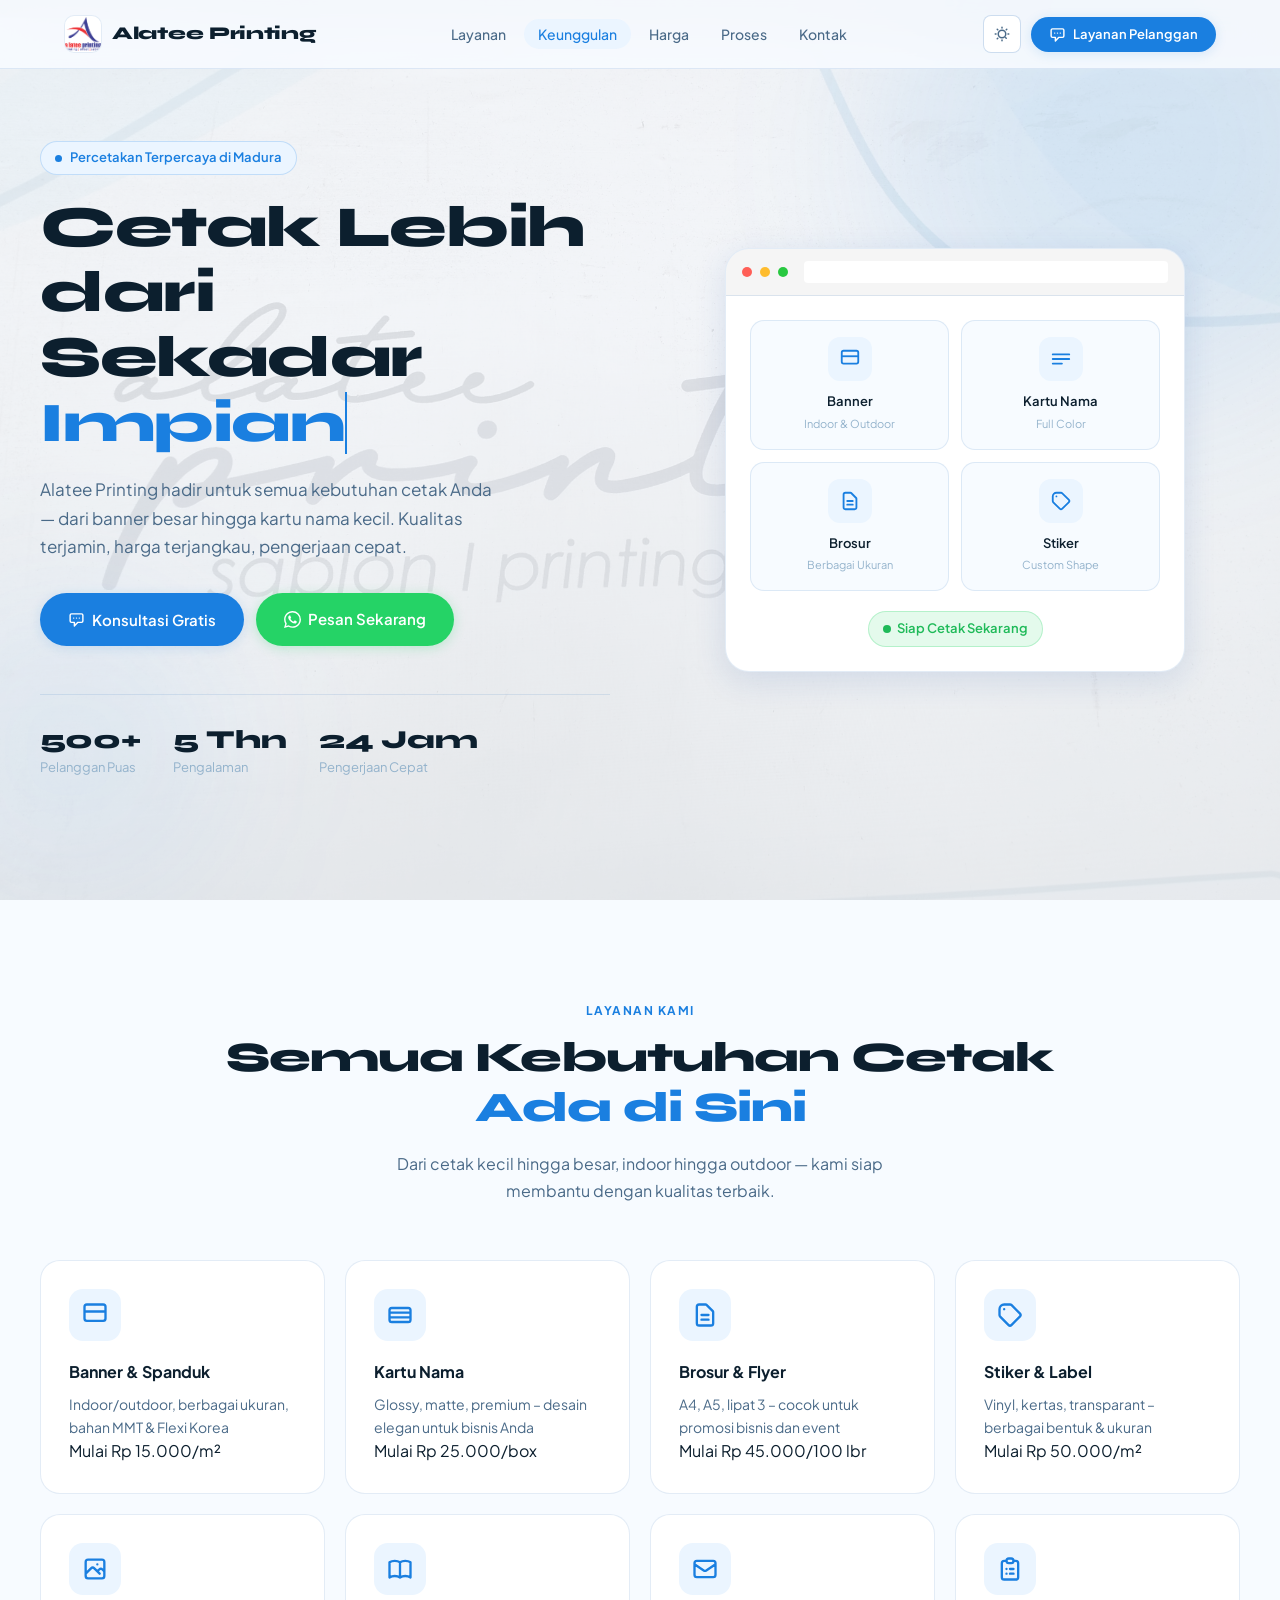
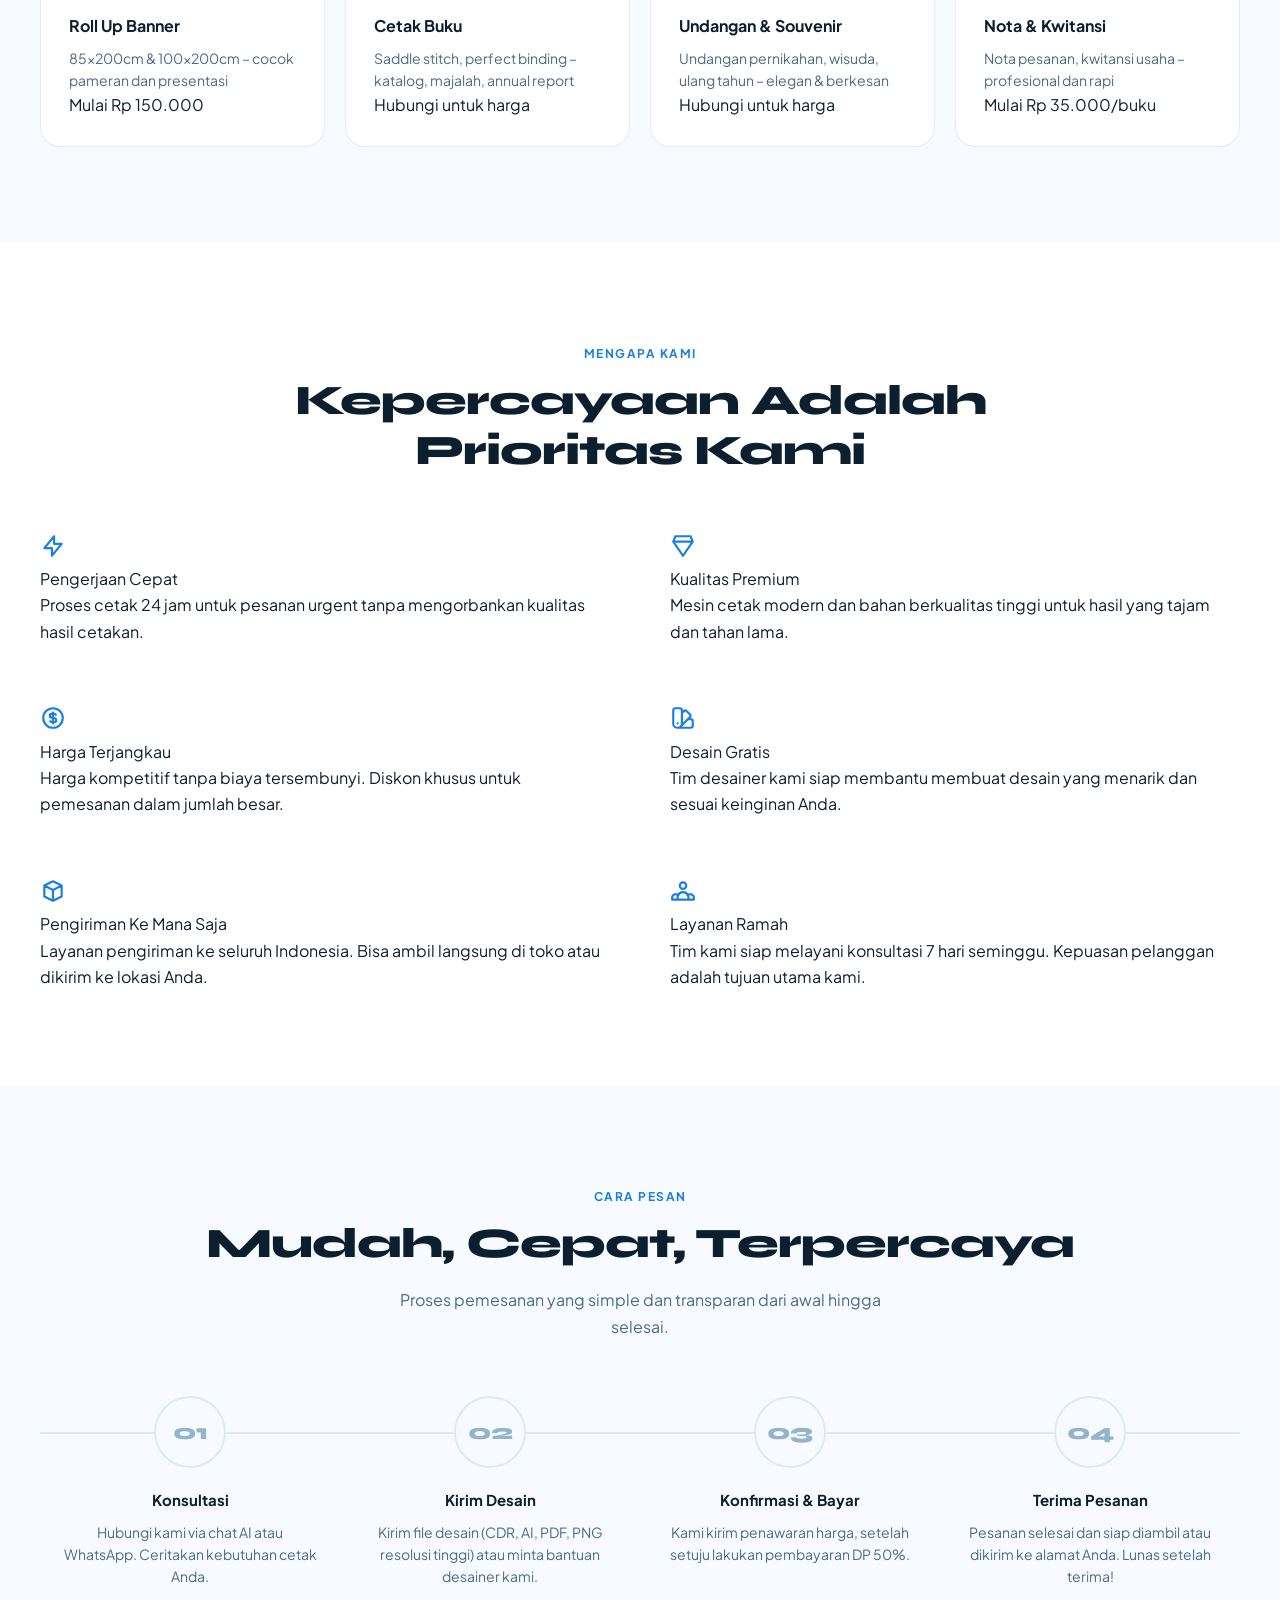
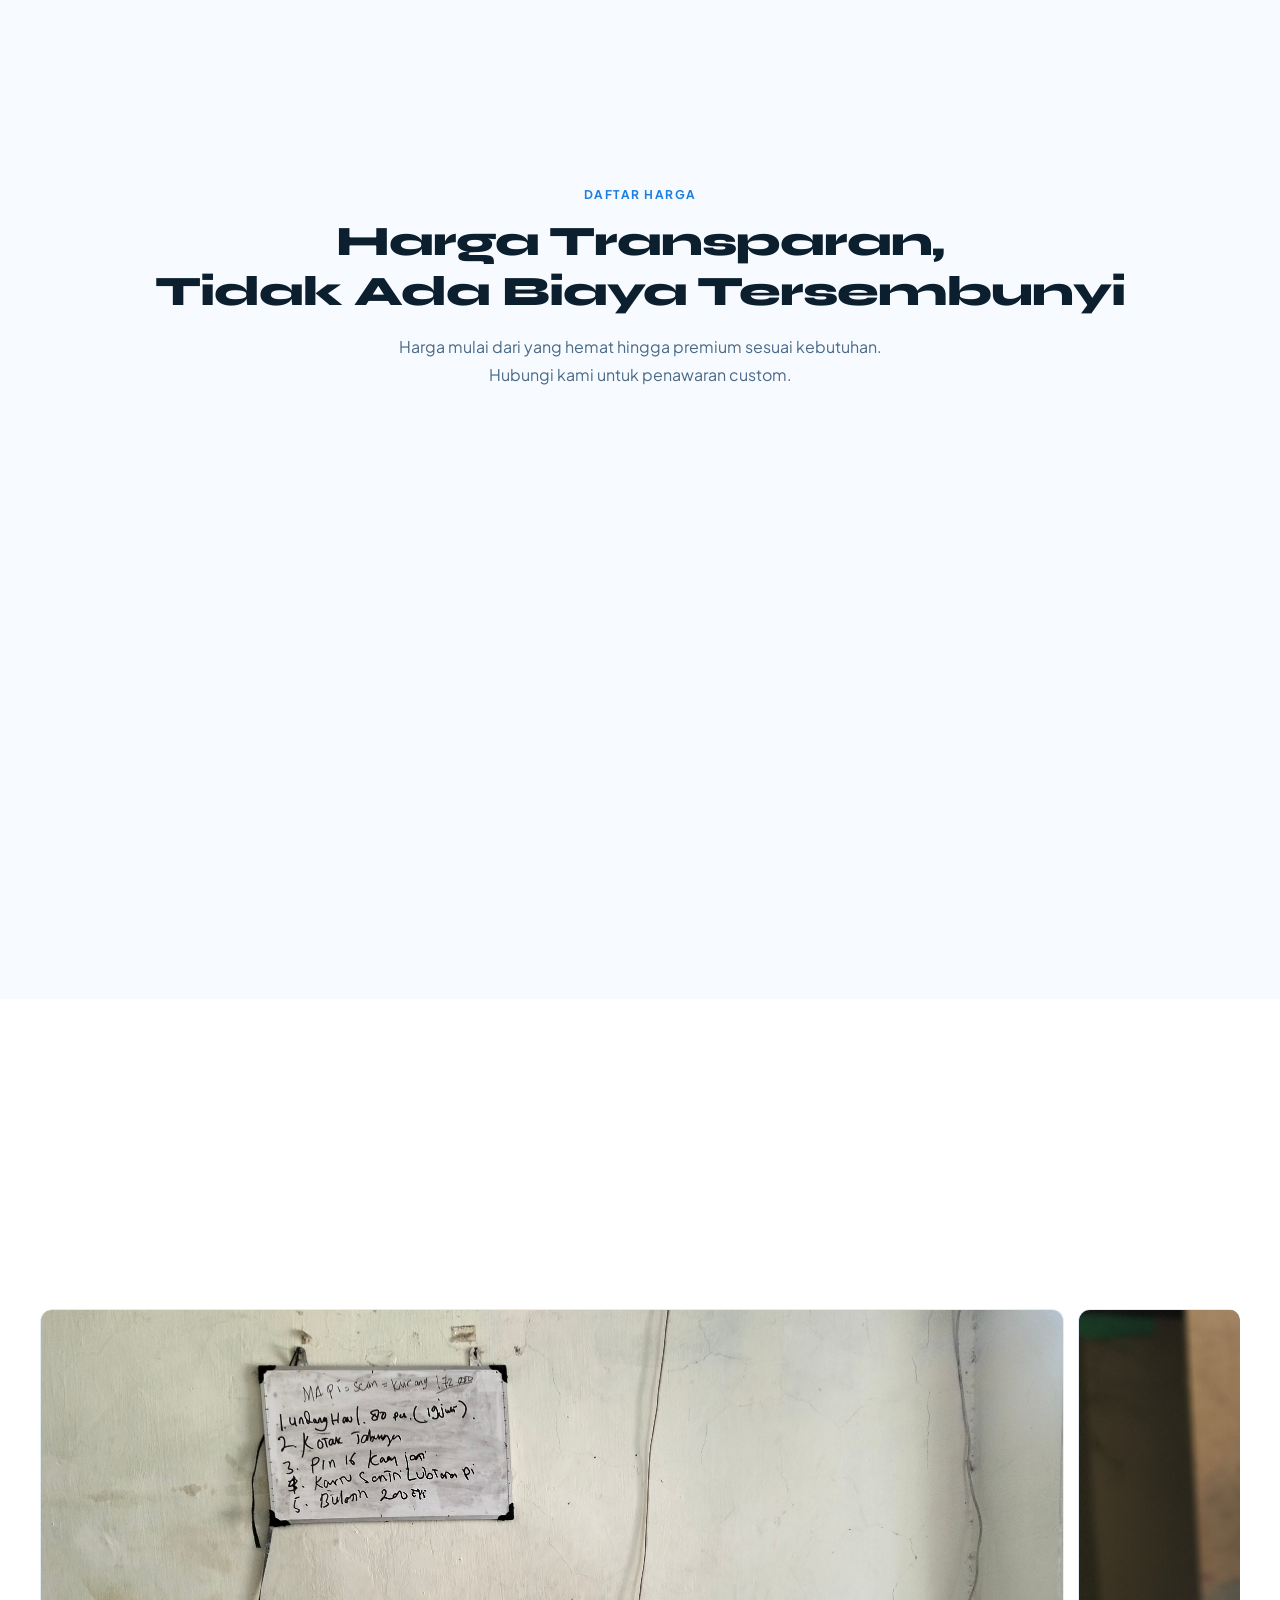
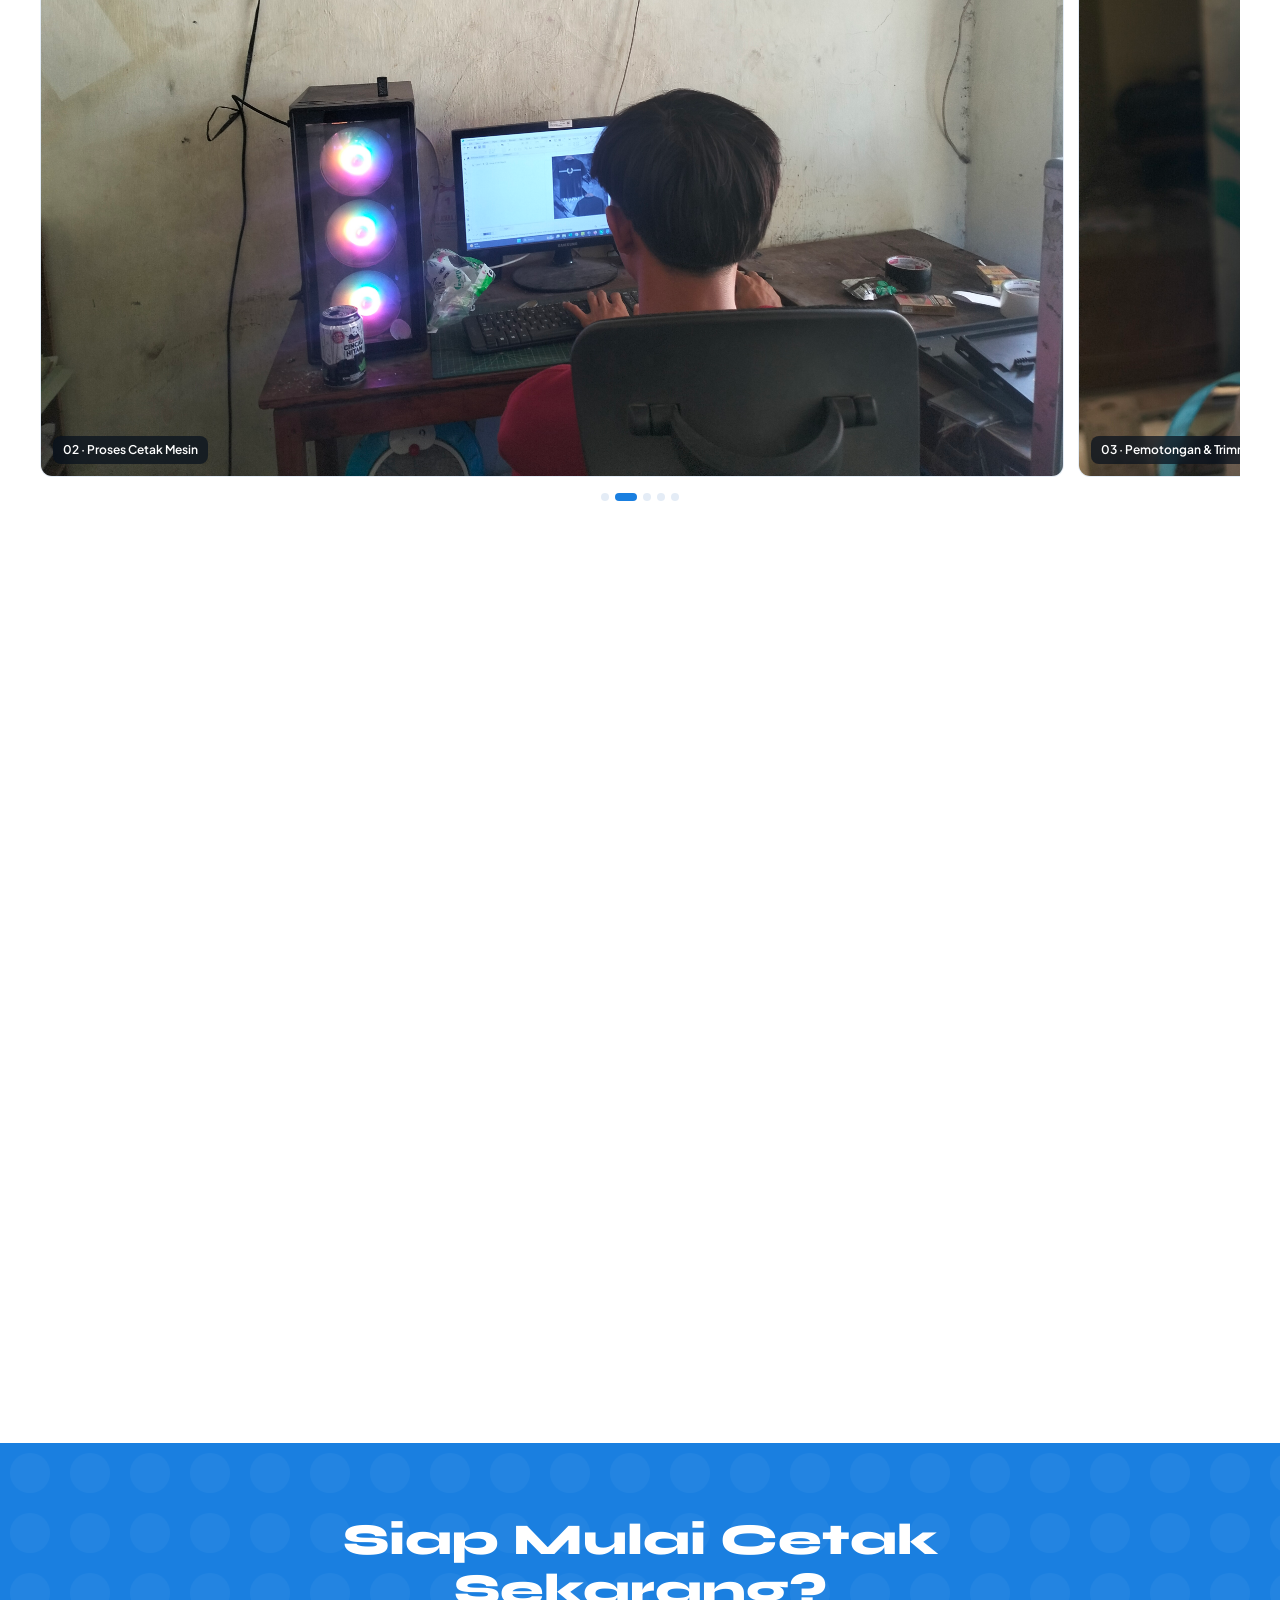
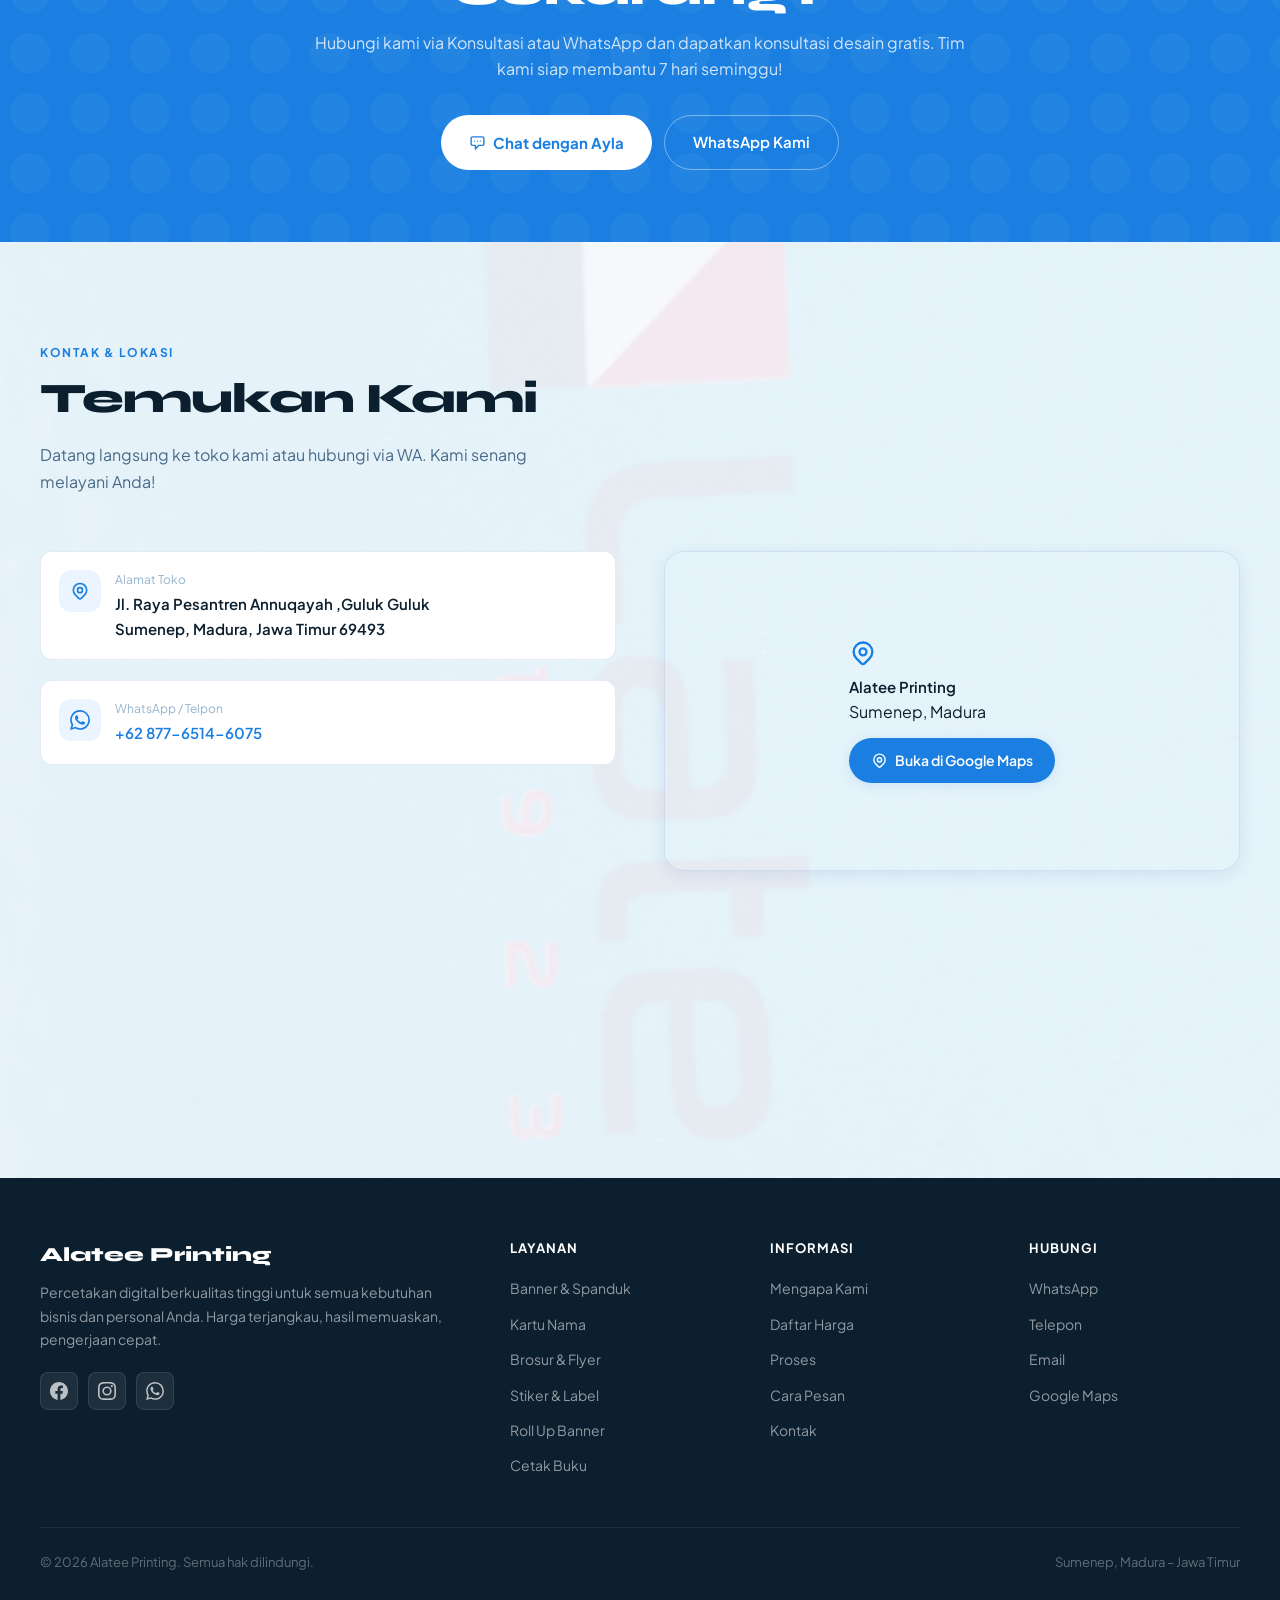
==== commit f9dba796: "umkm untuk alatee printing" ====
--- a/index.html
+++ b/index.html
@@ -588,7 +588,7 @@
           <div class="map-pin"><svg xmlns="http://www.w3.org/2000/svg" fill="none" viewBox="0 0 24 24" stroke="currentColor" width="28" height="28"><path stroke-linecap="round" stroke-linejoin="round" stroke-width="2" d="M17.657 16.657L13.414 20.9a1.998 1.998 0 01-2.827 0l-4.244-4.243a8 8 0 1111.314 0z"/><path stroke-linecap="round" stroke-linejoin="round" stroke-width="2" d="M15 11a3 3 0 11-6 0 3 3 0 016 0z"/></svg></div>
           <div style="font-weight:600; font-size:15px; color:var(--text-primary);">Alatee Printing</div>
           <div>Sumenep, Madura</div>
-          <a href="https://maps.google.com/?q=Pamekasan,Madura,Jawa+Timur" target="_blank" class="btn btn-primary" style="margin-top:12px;">
+          <a href="https://maps.app.goo.gl/heTJyAbLLvU28KMF7?g_st=ac" target="_blank" class="btn btn-primary" style="margin-top:12px;">
             <svg xmlns="http://www.w3.org/2000/svg" fill="none" viewBox="0 0 24 24" stroke="currentColor" width="16" height="16"><path stroke-linecap="round" stroke-linejoin="round" stroke-width="2" d="M17.657 16.657L13.414 20.9a1.998 1.998 0 01-2.827 0l-4.244-4.243a8 8 0 1111.314 0z"/><path stroke-linecap="round" stroke-linejoin="round" stroke-width="2" d="M15 11a3 3 0 11-6 0 3 3 0 016 0z"/></svg>
             Buka di Google Maps
           </a>
